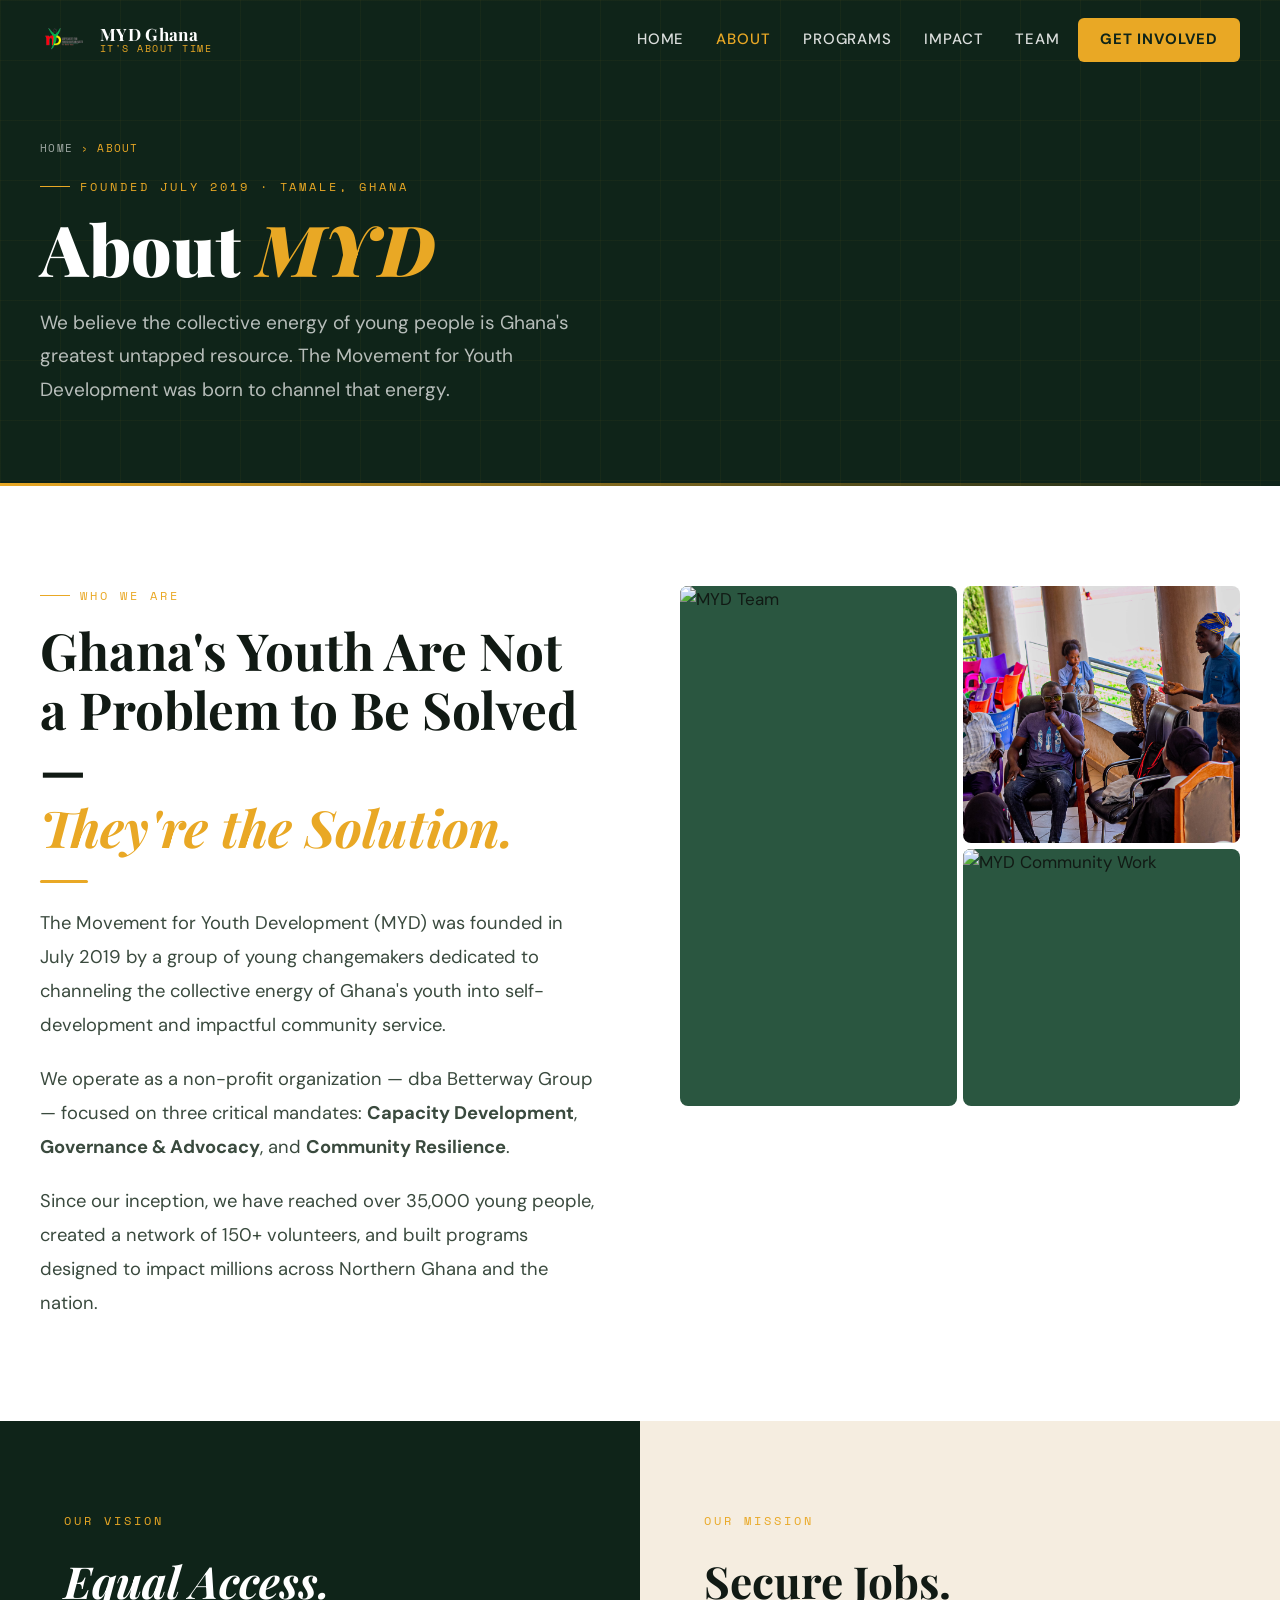
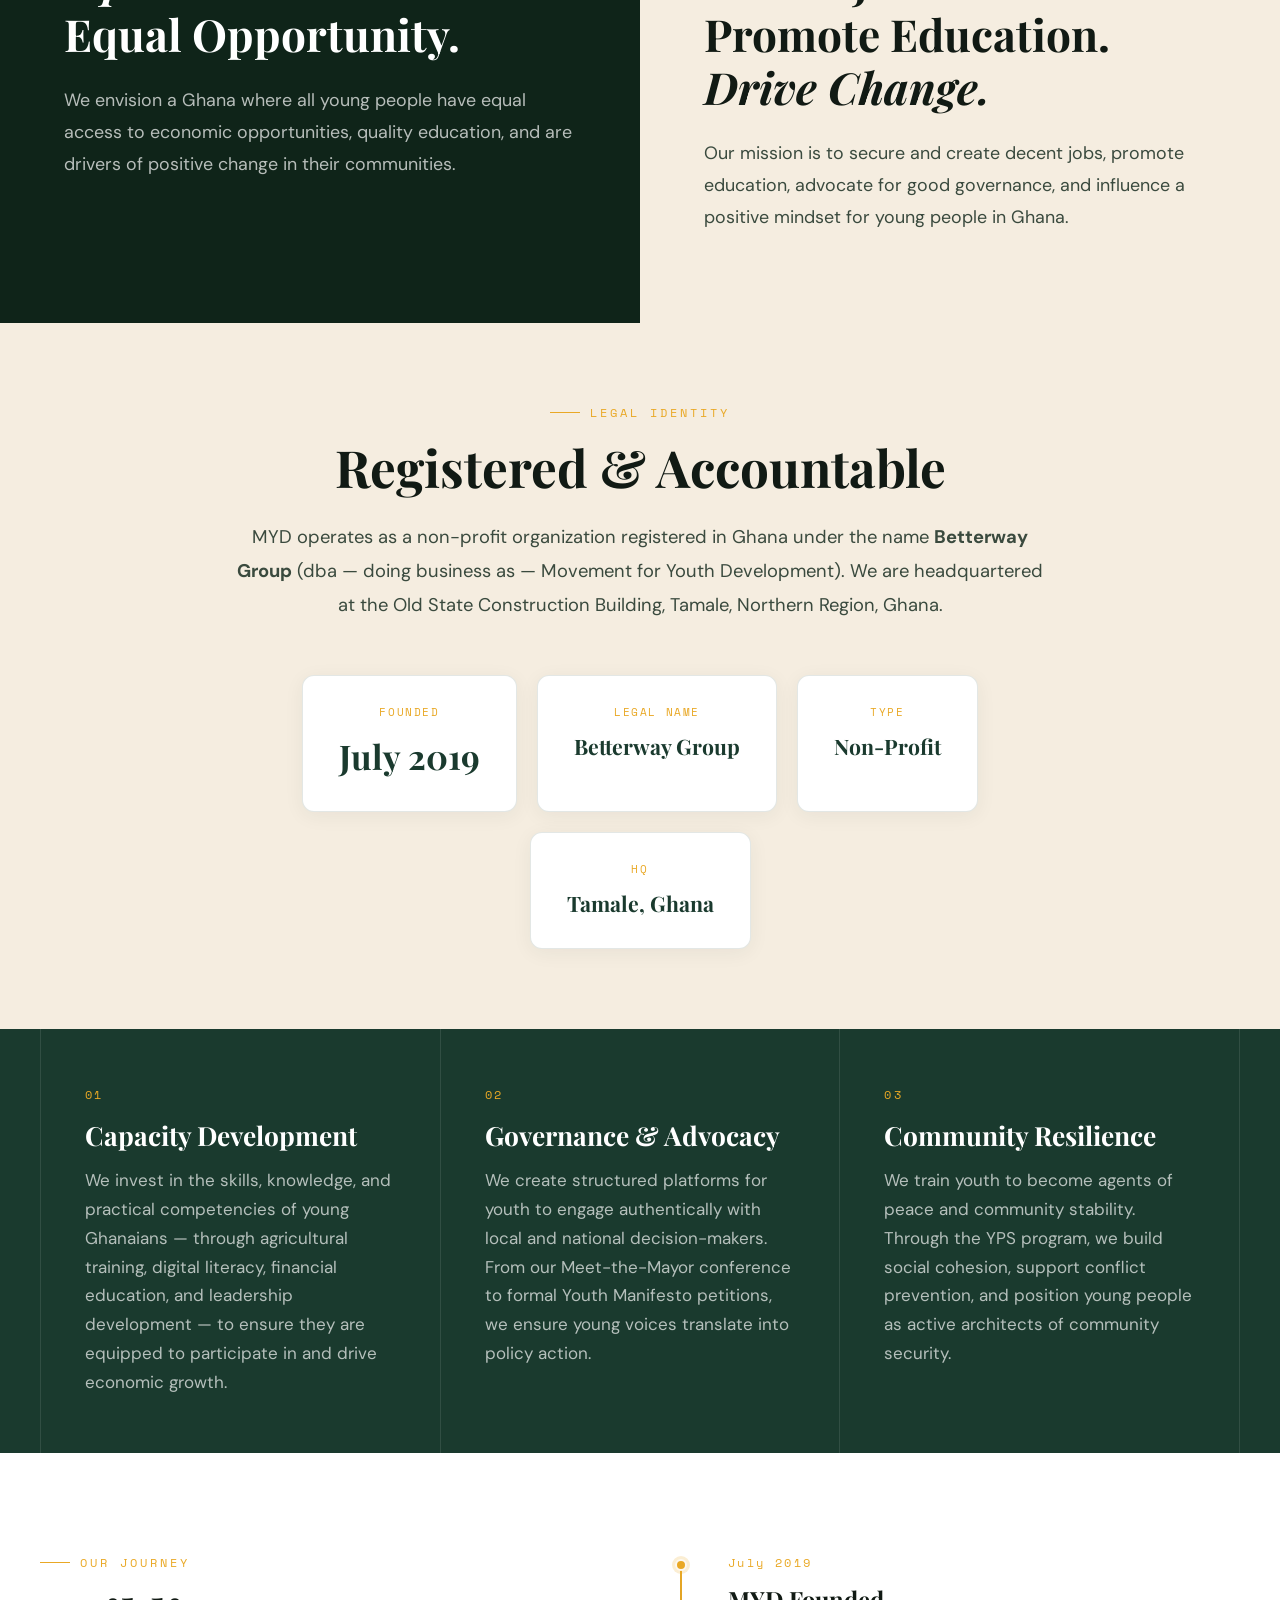
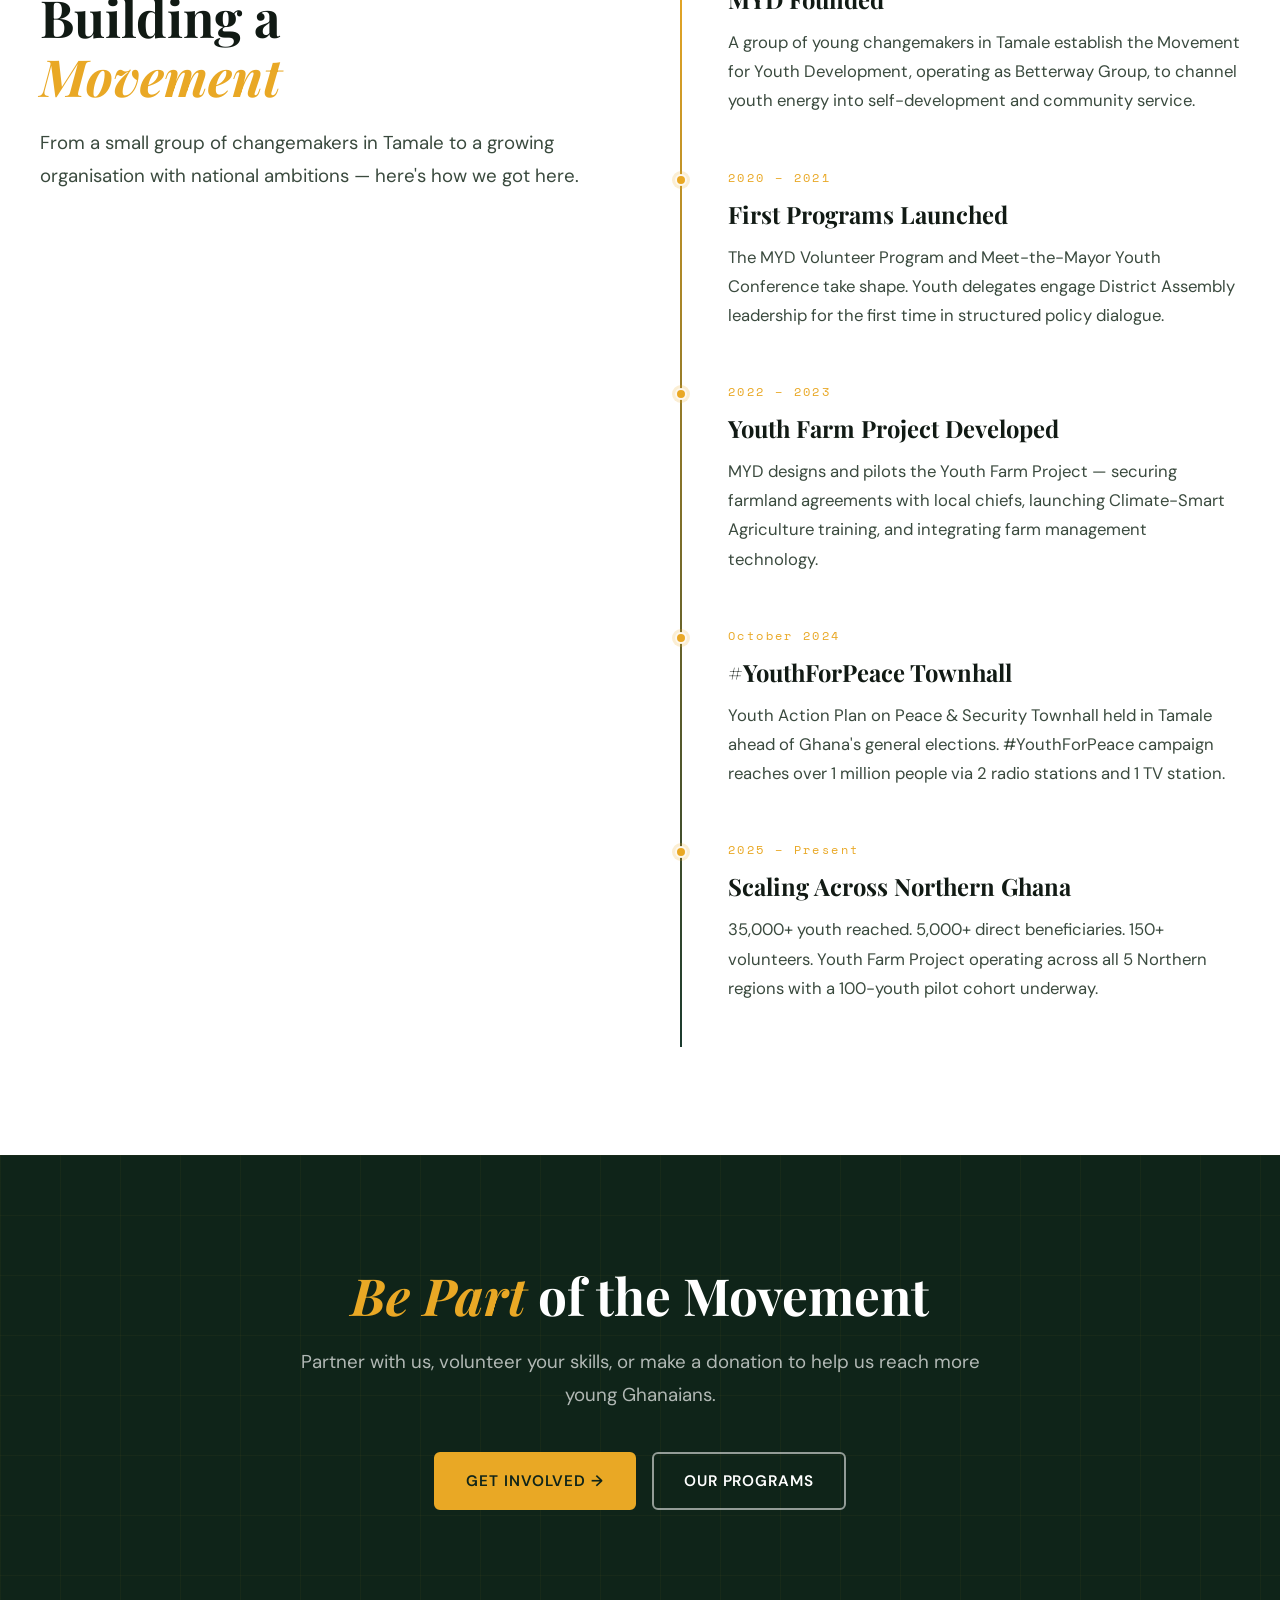
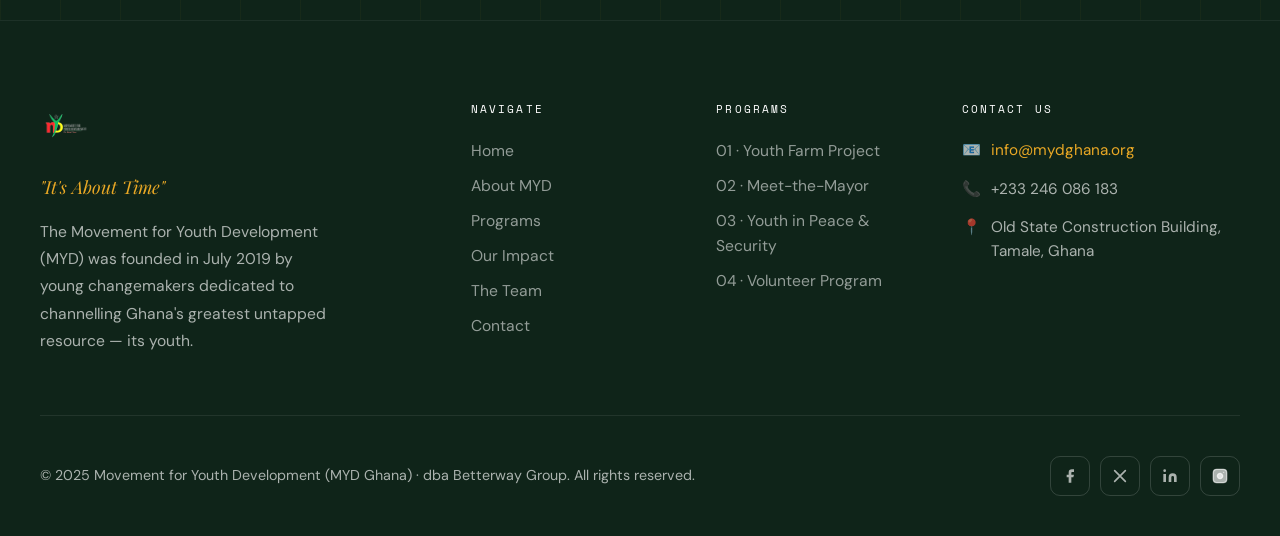
==== about.html @ 625a58aa "Initial commit - MYD Ghana website" ====
<!DOCTYPE html>
<html lang="en">
<head>
  <meta charset="UTF-8" />
  <meta name="viewport" content="width=device-width, initial-scale=1.0" />
  <title>About MYD — Movement for Youth Development Ghana</title>
  <meta name="description" content="MYD Ghana was founded in July 2019 in Tamale. Learn about our history, vision, mission, and three core mandates." />
  <link rel="stylesheet" href="style.css" />
  <link rel="icon" type="image/png" href="assets/images/logo.png" />
  <style>
    /* Fix for logo visibility on about page hero/light sections */
    .about-logo-fix img {
      mix-blend-mode: multiply;
      filter: none;
    }
  </style>
</head>
<body>

<!-- NAV -->
<nav class="nav scrolled" id="mainNav" data-transparent="false">
  <div class="nav__inner">
    <a href="index.html" class="nav__logo">
      <img src="assets/images/logo.png" alt="MYD Ghana Logo" />
      <div class="nav__logo-text">
        <span>MYD Ghana</span>
        <span>It's About Time</span>
      </div>
    </a>
    <div class="nav__links">
      <a href="index.html">Home</a>
      <a href="about.html">About</a>
      <a href="programs.html">Programs</a>
      <a href="impact.html">Impact</a>
      <a href="team.html">Team</a>
      <a href="contact.html" class="nav__cta">Get Involved</a>
    </div>
    <button class="nav__burger" aria-label="Menu">
      <span></span><span></span><span></span>
    </button>
  </div>
</nav>

<div class="nav__mobile">
  <a href="index.html">Home</a>
  <a href="about.html">About</a>
  <a href="programs.html">Programs</a>
  <a href="impact.html">Impact</a>
  <a href="team.html">Team</a>
  <a href="contact.html">Get Involved</a>
</div>

<!-- PAGE HERO -->
<div class="page-hero">
  <div class="page-hero__inner">
    <div class="breadcrumb">
      <a href="index.html">Home</a><span>›</span><span>About</span>
    </div>
    <p class="page-hero__overline">Founded July 2019 · Tamale, Ghana</p>
    <h1 class="page-hero__title">About <em>MYD</em></h1>
    <p class="page-hero__subtitle">We believe the collective energy of young people is Ghana's greatest untapped resource. The Movement for Youth Development was born to channel that energy.</p>
  </div>
</div>

<!-- ============ ABOUT INTRO ============ -->
<div style="background: var(--white); padding: 100px 40px;">
  <div style="max-width: var(--max-w); margin: 0 auto; display: grid; grid-template-columns: 1fr 1fr; gap: 80px; align-items: start;">
    <div>
      <p class="section__overline reveal">Who We Are</p>
      <h2 class="section__title reveal reveal-delay-1">Ghana's Youth Are Not a Problem to Be Solved —<br><em>They're the Solution.</em></h2>
      <div class="divider reveal reveal-delay-1"></div>
      <p style="margin-top: 24px; color: var(--text-mid); line-height: 1.85; font-size: 1.08rem;" class="reveal reveal-delay-2">
        The Movement for Youth Development (MYD) was founded in July 2019 by a group of young changemakers dedicated to channeling the collective energy of Ghana's youth into self-development and impactful community service.
      </p>
      <p style="margin-top: 20px; color: var(--text-mid); line-height: 1.85; font-size: 1.08rem;" class="reveal reveal-delay-3">
        We operate as a non-profit organization — dba Betterway Group — focused on three critical mandates: <strong>Capacity Development</strong>, <strong>Governance &amp; Advocacy</strong>, and <strong>Community Resilience</strong>.
      </p>
      <p style="margin-top: 20px; color: var(--text-mid); line-height: 1.85; font-size: 1.08rem;" class="reveal reveal-delay-3">
        Since our inception, we have reached over 35,000 young people, created a network of 150+ volunteers, and built programs designed to impact millions across Northern Ghana and the nation.
      </p>
    </div>

    <div class="reveal reveal-delay-1">
      <div class="collage">
        <div class="collage__main img-slot">
          <img src="assets/images/about-main.jpg" alt="MYD Team" />
        </div>
        <div class="collage__sub img-slot">
          <img src="assets/images/Youth Photo.JPG" alt="MYD Youth" />
        </div>
        <div class="collage__sub img-slot">
          <img src="assets/images/about-community.jpg" alt="MYD Community Work" />
        </div>
      </div>
    </div>
  </div>
</div>

<!-- ============ VISION / MISSION ============ -->
<div class="vm-split">
  <div class="vm-panel vm-panel--dark">
    <div class="vm-panel__label reveal">Our Vision</div>
    <h2 class="vm-panel__title reveal reveal-delay-1"><em>Equal Access.</em><br>Equal Opportunity.</h2>
    <p class="vm-panel__body reveal reveal-delay-2">
      We envision a Ghana where all young people have equal access to economic opportunities, quality education, and are drivers of positive change in their communities.
    </p>
  </div>
  <div class="vm-panel vm-panel--light">
    <div class="vm-panel__label reveal" style="color: var(--gold);">Our Mission</div>
    <h2 class="vm-panel__title reveal reveal-delay-1">Secure Jobs.<br>Promote Education.<br><em>Drive Change.</em></h2>
    <p class="vm-panel__body reveal reveal-delay-2">
      Our mission is to secure and create decent jobs, promote education, advocate for good governance, and influence a positive mindset for young people in Ghana.
    </p>
  </div>
</div>

<!-- ============ LEGAL IDENTITY ============ -->
<div style="background: var(--cream-dark); padding: 80px 40px;">
  <div style="max-width: 820px; margin: 0 auto; text-align: center;">
    <p class="section__overline reveal" style="justify-content: center;">Legal Identity</p>
    <h2 class="section__title reveal reveal-delay-1" style="text-align: center;">Registered &amp; Accountable</h2>
    <p style="color: var(--text-mid); font-size: 1.08rem; line-height: 1.85; margin-top: 24px;" class="reveal reveal-delay-2">
      MYD operates as a non-profit organization registered in Ghana under the name <strong>Betterway Group</strong> (dba — doing business as — Movement for Youth Development). We are headquartered at the Old State Construction Building, Tamale, Northern Region, Ghana.
    </p>
    <div style="display: flex; gap: 20px; justify-content: center; margin-top: 52px; flex-wrap: wrap;" class="reveal reveal-delay-3">
      <div style="background: var(--white); border: 1px solid var(--border); padding: 28px 36px; border-radius: 12px; text-align: center; box-shadow: 0 4px 20px rgba(26,58,46,0.06);">
        <div style="font-family: var(--font-mono); font-size: 0.62rem; letter-spacing: 0.15em; color: var(--gold); text-transform: uppercase; margin-bottom: 8px;">Founded</div>
        <div style="font-family: var(--font-head); font-size: 2rem; font-weight: 700; color: var(--green);">July 2019</div>
      </div>
      <div style="background: var(--white); border: 1px solid var(--border); padding: 28px 36px; border-radius: 12px; text-align: center; box-shadow: 0 4px 20px rgba(26,58,46,0.06);">
        <div style="font-family: var(--font-mono); font-size: 0.62rem; letter-spacing: 0.15em; color: var(--gold); text-transform: uppercase; margin-bottom: 8px;">Legal Name</div>
        <div style="font-family: var(--font-head); font-size: 1.25rem; font-weight: 700; color: var(--green);">Betterway Group</div>
      </div>
      <div style="background: var(--white); border: 1px solid var(--border); padding: 28px 36px; border-radius: 12px; text-align: center; box-shadow: 0 4px 20px rgba(26,58,46,0.06);">
        <div style="font-family: var(--font-mono); font-size: 0.62rem; letter-spacing: 0.15em; color: var(--gold); text-transform: uppercase; margin-bottom: 8px;">Type</div>
        <div style="font-family: var(--font-head); font-size: 1.25rem; font-weight: 700; color: var(--green);">Non-Profit</div>
      </div>
      <div style="background: var(--white); border: 1px solid var(--border); padding: 28px 36px; border-radius: 12px; text-align: center; box-shadow: 0 4px 20px rgba(26,58,46,0.06);">
        <div style="font-family: var(--font-mono); font-size: 0.62rem; letter-spacing: 0.15em; color: var(--gold); text-transform: uppercase; margin-bottom: 8px;">HQ</div>
        <div style="font-family: var(--font-head); font-size: 1.25rem; font-weight: 700; color: var(--green);">Tamale, Ghana</div>
      </div>
    </div>
  </div>
</div>

<!-- ============ THREE MANDATES ============ -->
<div class="mandates-strip" style="padding: 0 40px;">
  <div class="mandates-strip__inner">
    <div class="mandate-item reveal">
      <div class="mandate-item__num">01</div>
      <div class="mandate-item__title">Capacity Development</div>
      <div class="mandate-item__body">We invest in the skills, knowledge, and practical competencies of young Ghanaians — through agricultural training, digital literacy, financial education, and leadership development — to ensure they are equipped to participate in and drive economic growth.</div>
    </div>
    <div class="mandate-item reveal reveal-delay-1">
      <div class="mandate-item__num">02</div>
      <div class="mandate-item__title">Governance &amp; Advocacy</div>
      <div class="mandate-item__body">We create structured platforms for youth to engage authentically with local and national decision-makers. From our Meet-the-Mayor conference to formal Youth Manifesto petitions, we ensure young voices translate into policy action.</div>
    </div>
    <div class="mandate-item reveal reveal-delay-2">
      <div class="mandate-item__num">03</div>
      <div class="mandate-item__title">Community Resilience</div>
      <div class="mandate-item__body">We train youth to become agents of peace and community stability. Through the YPS program, we build social cohesion, support conflict prevention, and position young people as active architects of community security.</div>
    </div>
  </div>
</div>

<!-- ============ HISTORY TIMELINE ============ -->
<div style="background: var(--white); padding: 100px 40px;">
  <div style="max-width: var(--max-w); margin: 0 auto; display: grid; grid-template-columns: 1fr 1fr; gap: 80px;">
    <div>
      <p class="section__overline reveal">Our Journey</p>
      <h2 class="section__title reveal reveal-delay-1">Building a<br><em>Movement</em></h2>
      <p class="section__body reveal reveal-delay-2">From a small group of changemakers in Tamale to a growing organisation with national ambitions — here's how we got here.</p>
    </div>
    <div class="timeline reveal reveal-delay-1">
      <div class="timeline-item">
        <div class="timeline-item__year">July 2019</div>
        <div class="timeline-item__title">MYD Founded</div>
        <div class="timeline-item__body">A group of young changemakers in Tamale establish the Movement for Youth Development, operating as Betterway Group, to channel youth energy into self-development and community service.</div>
      </div>
      <div class="timeline-item">
        <div class="timeline-item__year">2020 – 2021</div>
        <div class="timeline-item__title">First Programs Launched</div>
        <div class="timeline-item__body">The MYD Volunteer Program and Meet-the-Mayor Youth Conference take shape. Youth delegates engage District Assembly leadership for the first time in structured policy dialogue.</div>
      </div>
      <div class="timeline-item">
        <div class="timeline-item__year">2022 – 2023</div>
        <div class="timeline-item__title">Youth Farm Project Developed</div>
        <div class="timeline-item__body">MYD designs and pilots the Youth Farm Project — securing farmland agreements with local chiefs, launching Climate-Smart Agriculture training, and integrating farm management technology.</div>
      </div>
      <div class="timeline-item">
        <div class="timeline-item__year">October 2024</div>
        <div class="timeline-item__title">#YouthForPeace Townhall</div>
        <div class="timeline-item__body">Youth Action Plan on Peace &amp; Security Townhall held in Tamale ahead of Ghana's general elections. #YouthForPeace campaign reaches over 1 million people via 2 radio stations and 1 TV station.</div>
      </div>
      <div class="timeline-item">
        <div class="timeline-item__year">2025 – Present</div>
        <div class="timeline-item__title">Scaling Across Northern Ghana</div>
        <div class="timeline-item__body">35,000+ youth reached. 5,000+ direct beneficiaries. 150+ volunteers. Youth Farm Project operating across all 5 Northern regions with a 100-youth pilot cohort underway.</div>
      </div>
    </div>
  </div>
</div>

<!-- CTA -->
<div class="cta-section">
  <div class="cta-section__inner">
    <h2 class="cta-section__title reveal"><em>Be Part</em> of the Movement</h2>
    <p class="cta-section__body reveal reveal-delay-1">Partner with us, volunteer your skills, or make a donation to help us reach more young Ghanaians.</p>
    <div class="cta-section__actions reveal reveal-delay-2">
      <a href="contact.html" class="btn btn--primary">Get Involved →</a>
      <a href="programs.html" class="btn btn--outline">Our Programs</a>
    </div>
  </div>
</div>

<!-- FOOTER -->
<footer class="footer">
  <div class="footer__inner">
    <div class="footer__top">
      <div>
        <img src="assets/images/logo.png" alt="MYD Ghana" class="footer__brand-logo" />
        <p class="footer__brand-tagline">"It's About Time"</p>
        <p class="footer__brand-body">The Movement for Youth Development (MYD) was founded in July 2019 by young changemakers dedicated to channelling Ghana's greatest untapped resource — its youth.</p>
      </div>
      <div>
        <p class="footer__col-title">Navigate</p>
        <div class="footer__links">
          <a href="index.html">Home</a>
          <a href="about.html">About MYD</a>
          <a href="programs.html">Programs</a>
          <a href="impact.html">Our Impact</a>
          <a href="team.html">The Team</a>
          <a href="contact.html">Contact</a>
        </div>
      </div>
      <div>
        <p class="footer__col-title">Programs</p>
        <div class="footer__links">
          <a href="programs.html#yfp">01 · Youth Farm Project</a>
          <a href="programs.html#mtm">02 · Meet-the-Mayor</a>
          <a href="programs.html#yps">03 · Youth in Peace &amp; Security</a>
          <a href="programs.html#volunteers">04 · Volunteer Program</a>
        </div>
      </div>
      <div>
        <p class="footer__col-title">Contact Us</p>
        <div class="footer__contact-item">
          <span>📧</span>
          <span><a href="mailto:info@mydghana.org" style="color: var(--gold);">info@mydghana.org</a></span>
        </div>
        <div class="footer__contact-item">
          <span>📞</span>
          <span><a href="tel:+233246086183" style="color: rgba(255,255,255,0.65);">+233 246 086 183</a></span>
        </div>
        <div class="footer__contact-item">
          <span>📍</span>
          <span>Old State Construction Building, Tamale, Ghana</span>
        </div>
      </div>
    </div>
    <div class="footer__bottom">
      <p class="footer__copy">© 2025 Movement for Youth Development (MYD Ghana) · dba Betterway Group. All rights reserved.</p>
      <div class="footer__social">
        <a href="https://facebook.com/mydghana" target="_blank" title="Facebook">
          <svg viewBox="0 0 24 24"><path d="M18 2h-3a5 5 0 00-5 5v3H7v4h3v8h4v-8h3l1-4h-4V7a1 1 0 011-1h3z"/></svg>
        </a>
        <a href="https://twitter.com/mydghana" target="_blank" title="Twitter / X">
          <svg viewBox="0 0 24 24" fill="none" stroke="currentColor" stroke-width="2.5" stroke-linecap="round"><path d="M4 4l16 16M4 20L20 4"/></svg>
        </a>
        <a href="https://linkedin.com/company/mydghana" target="_blank" title="LinkedIn">
          <svg viewBox="0 0 24 24" fill="currentColor"><path d="M16 8a6 6 0 016 6v7h-4v-7a2 2 0 00-2-2 2 2 0 00-2 2v7h-4v-7a6 6 0 016-6zM2 9h4v12H2z"/><circle cx="4" cy="4" r="2"/></svg>
        </a>
        <a href="https://instagram.com/mydghana" target="_blank" title="Instagram">
          <svg viewBox="0 0 24 24" fill="none" stroke="currentColor" stroke-width="2" stroke-linecap="round" stroke-linejoin="round"><rect x="2" y="2" width="20" height="20" rx="5" ry="5"/><path d="M16 11.37A4 4 0 1112.63 8 4 4 0 0116 11.37z"/><line x1="17.5" y1="6.5" x2="17.51" y2="6.5"/></svg>
        </a>
      </div>
    </div>
  </div>
</footer>

<script src="main.js"></script>
</body>
</html>
---- style.css ----
/* ============================================
   MYD Ghana — style.css  v2
   Brand: Deep Forest Green + Warm Gold + Cream
   ============================================ */

@import url('https://fonts.googleapis.com/css2?family=Playfair+Display:ital,wght@0,400;0,600;0,700;0,900;1,400;1,700&family=DM+Sans:opsz,wght@9..40,300;9..40,400;9..40,500;9..40,600&family=Space+Mono:wght@400;700&display=swap');

/* ---- CSS Variables ---- */
:root {
  --green:       #1a3a2e;
  --green-dark:  #0f2419;
  --green-mid:   #2a5640;
  --gold:        #e9a825;
  --gold-light:  #f5c842;
  --gold-pale:   #fdf0c8;
  --cream:       #fdf8f0;
  --cream-dark:  #f5ede0;
  --white:       #ffffff;
  --text-dark:   #111a14;
  --text-mid:    #3a4a3e;
  --text-light:  #6b7a6e;
  --border:      rgba(26,58,46,0.12);

  --font-head:   'Playfair Display', Georgia, serif;
  --font-body:   'DM Sans', sans-serif;
  --font-mono:   'Space Mono', monospace;

  --max-w:       1280px;
  --nav-h:       80px;
  --radius:      6px;
  --transition:  0.4s cubic-bezier(0.25, 0.46, 0.45, 0.94);
}

/* ---- Reset ---- */
*, *::before, *::after { box-sizing: border-box; margin: 0; padding: 0; }
html { scroll-behavior: smooth; font-size: 17px; }
body {
  font-family: var(--font-body);
  color: var(--text-dark);
  background: var(--cream);
  line-height: 1.6;
  overflow-x: hidden;
}
img { max-width: 100%; display: block; }
a { color: inherit; text-decoration: none; }
ul { list-style: none; }

/* ============================================
   NAVIGATION
   ============================================ */
.nav {
  position: fixed;
  top: 0; left: 0; right: 0;
  z-index: 1000;
  height: var(--nav-h);
  display: flex;
  align-items: center;
  padding: 0 40px;
  transition: background var(--transition), box-shadow var(--transition), backdrop-filter var(--transition);
}

.nav.transparent {
  background: transparent;
  backdrop-filter: none;
}
.nav.scrolled {
  background: rgba(15, 36, 25, 0.92);
  backdrop-filter: blur(20px);
  -webkit-backdrop-filter: blur(20px);
  box-shadow: 0 2px 32px rgba(0,0,0,0.35);
}

.nav__inner {
  max-width: var(--max-w);
  width: 100%;
  margin: 0 auto;
  display: flex;
  align-items: center;
  justify-content: space-between;
}

.nav__logo {
  display: flex;
  align-items: center;
  gap: 12px;
}

.nav__logo img {
  height: 48px;
  width: auto;
  mix-blend-mode: screen;
  filter: brightness(1.4) contrast(1.1);
}

.nav__logo-text {
  display: flex;
  flex-direction: column;
  line-height: 1.1;
}

.nav__logo-text span:first-child {
  font-family: var(--font-head);
  font-weight: 700;
  font-size: 1rem;
  color: var(--white);
  letter-spacing: 0.02em;
}

.nav__logo-text span:last-child {
  font-family: var(--font-mono);
  font-size: 0.58rem;
  color: var(--gold);
  letter-spacing: 0.15em;
  text-transform: uppercase;
}

.nav__links {
  display: flex;
  align-items: center;
  gap: 4px;
}

.nav__links a {
  font-family: var(--font-body);
  font-size: 0.88rem;
  font-weight: 500;
  color: rgba(255,255,255,0.85);
  padding: 8px 14px;
  letter-spacing: 0.06em;
  text-transform: uppercase;
  transition: color 0.2s;
  position: relative;
  border-radius: 4px;
}

.nav__links a::after {
  content: '';
  position: absolute;
  bottom: 4px; left: 14px; right: 14px;
  height: 1px;
  background: var(--gold);
  transform: scaleX(0);
  transform-origin: left;
  transition: transform 0.3s;
}

.nav__links a:hover { color: var(--gold); }
.nav__links a:hover::after { transform: scaleX(1); }
.nav__links a.active { color: var(--gold); }

.nav__cta {
  background: var(--gold) !important;
  color: var(--green-dark) !important;
  padding: 10px 22px !important;
  font-weight: 700 !important;
  border-radius: var(--radius) !important;
  transition: background 0.2s, transform 0.2s, box-shadow 0.2s !important;
  letter-spacing: 0.05em !important;
}
.nav__cta:hover {
  background: var(--gold-light) !important;
  transform: translateY(-1px) !important;
  box-shadow: 0 6px 20px rgba(233,168,37,0.4) !important;
}
.nav__cta::after { display: none !important; }

/* Hamburger */
.nav__burger {
  display: none;
  flex-direction: column;
  gap: 5px;
  cursor: pointer;
  padding: 8px;
  background: none;
  border: none;
}
.nav__burger span {
  display: block;
  width: 26px;
  height: 2px;
  background: var(--white);
  transition: var(--transition);
  border-radius: 2px;
}
.nav__burger.open span:nth-child(1) { transform: translateY(7px) rotate(45deg); }
.nav__burger.open span:nth-child(2) { opacity: 0; }
.nav__burger.open span:nth-child(3) { transform: translateY(-7px) rotate(-45deg); }

/* Mobile menu */
.nav__mobile {
  display: none;
  position: fixed;
  inset: 0;
  background: var(--green-dark);
  z-index: 999;
  flex-direction: column;
  align-items: center;
  justify-content: center;
  gap: 32px;
  padding-top: var(--nav-h);
}
.nav__mobile.open { display: flex; }
.nav__mobile a {
  font-family: var(--font-head);
  font-size: 2.2rem;
  font-weight: 700;
  color: var(--white);
  transition: color 0.2s;
}
.nav__mobile a:hover { color: var(--gold); }

/* ============================================
   HERO — Full bleed
   ============================================ */
.hero {
  position: relative;
  min-height: 100vh;
  display: flex;
  align-items: flex-end;
  padding-bottom: 100px;
  overflow: hidden;
  background: var(--green-dark);
}

.hero__bg {
  position: absolute;
  inset: 0;
  background: linear-gradient(
    135deg,
    rgba(15,36,25,0.95) 0%,
    rgba(26,58,46,0.75) 50%,
    rgba(15,36,25,0.85) 100%
  );
  z-index: 1;
}

.hero__bg::before {
  content: '';
  position: absolute;
  inset: 0;
  background-image:
    linear-gradient(rgba(233,168,37,0.05) 1px, transparent 1px),
    linear-gradient(90deg, rgba(233,168,37,0.05) 1px, transparent 1px);
  background-size: 60px 60px;
}

.hero__img {
  position: absolute;
  inset: 0;
  object-fit: cover;
  width: 100%; height: 100%;
  opacity: 0.45;
  z-index: 0;
}

.hero__content {
  position: relative;
  z-index: 2;
  max-width: var(--max-w);
  width: 100%;
  margin: 0 auto;
  padding: 0 40px;
}

.hero__overline {
  font-family: var(--font-mono);
  font-size: 0.75rem;
  letter-spacing: 0.25em;
  text-transform: uppercase;
  color: var(--gold);
  margin-bottom: 24px;
  display: flex;
  align-items: center;
  gap: 12px;
}
.hero__overline::before {
  content: '';
  display: block;
  width: 40px;
  height: 1px;
  background: var(--gold);
}

.hero__title {
  font-family: var(--font-head);
  font-size: clamp(3.2rem, 7.5vw, 7rem);
  font-weight: 900;
  line-height: 1.0;
  color: var(--white);
  max-width: 14ch;
  margin-bottom: 32px;
}

.hero__title em {
  font-style: italic;
  color: var(--gold);
}

.hero__body {
  font-size: 1.2rem;
  color: rgba(255,255,255,0.8);
  max-width: 560px;
  line-height: 1.75;
  margin-bottom: 48px;
}

.hero__actions {
  display: flex;
  gap: 16px;
  flex-wrap: wrap;
}

.hero__stats {
  position: absolute;
  right: 40px;
  bottom: 80px;
  display: flex;
  flex-direction: column;
  gap: 32px;
  z-index: 2;
}

.hero__stat { text-align: right; }
.hero__stat-num {
  font-family: var(--font-head);
  font-size: 2.6rem;
  font-weight: 700;
  color: var(--gold);
  line-height: 1;
}
.hero__stat-label {
  font-family: var(--font-mono);
  font-size: 0.62rem;
  letter-spacing: 0.15em;
  text-transform: uppercase;
  color: rgba(255,255,255,0.55);
  margin-top: 4px;
}

/* ============================================
   BUTTONS
   ============================================ */
.btn {
  display: inline-flex;
  align-items: center;
  gap: 10px;
  padding: 15px 30px;
  font-family: var(--font-body);
  font-size: 0.9rem;
  font-weight: 600;
  letter-spacing: 0.06em;
  text-transform: uppercase;
  border-radius: var(--radius);
  cursor: pointer;
  transition: all 0.25s;
  border: 2px solid transparent;
  white-space: nowrap;
}

.btn--primary {
  background: var(--gold);
  color: var(--green-dark);
  border-color: var(--gold);
}
.btn--primary:hover {
  background: var(--gold-light);
  border-color: var(--gold-light);
  transform: translateY(-2px);
  box-shadow: 0 10px 28px rgba(233,168,37,0.4);
}

.btn--outline {
  background: transparent;
  color: var(--white);
  border-color: rgba(255,255,255,0.55);
}
.btn--outline:hover {
  border-color: var(--white);
  background: rgba(255,255,255,0.1);
}

.btn--green {
  background: var(--green);
  color: var(--white);
  border-color: var(--green);
}
.btn--green:hover {
  background: var(--green-mid);
  border-color: var(--green-mid);
  transform: translateY(-2px);
  box-shadow: 0 8px 24px rgba(26,58,46,0.3);
}

.btn--outline-dark {
  background: transparent;
  color: var(--green);
  border-color: var(--green);
}
.btn--outline-dark:hover {
  background: var(--green);
  color: var(--white);
}

.btn svg {
  width: 16px; height: 16px;
  transition: transform 0.2s;
}
.btn:hover svg { transform: translateX(3px); }

/* ============================================
   SECTION UTILITIES
   ============================================ */
.section {
  padding: 100px 40px;
  max-width: var(--max-w);
  margin: 0 auto;
}

.section__header { margin-bottom: 64px; }

.section__header--center {
  text-align: center;
  max-width: 700px;
  margin: 0 auto 64px;
}

.section__overline {
  font-family: var(--font-mono);
  font-size: 0.7rem;
  letter-spacing: 0.25em;
  text-transform: uppercase;
  color: var(--gold);
  margin-bottom: 16px;
  display: flex;
  align-items: center;
  gap: 10px;
}
.section__overline::before {
  content: '';
  display: inline-block;
  width: 30px;
  height: 1px;
  background: var(--gold);
}

.section__title {
  font-family: var(--font-head);
  font-size: clamp(2.2rem, 4vw, 3.4rem);
  font-weight: 700;
  line-height: 1.15;
  color: var(--text-dark);
}

.section__title em {
  font-style: italic;
  color: var(--gold);
}

.section__body {
  margin-top: 20px;
  font-size: 1.1rem;
  color: var(--text-mid);
  max-width: 600px;
  line-height: 1.8;
}

.divider {
  width: 48px;
  height: 3px;
  background: var(--gold);
  margin: 24px 0;
  border-radius: 2px;
}

/* ============================================
   MANDATES STRIP
   ============================================ */
.mandates-strip {
  background: var(--green);
  color: var(--white);
  padding: 0 40px;
}

.mandates-strip__inner {
  max-width: var(--max-w);
  margin: 0 auto;
  display: grid;
  grid-template-columns: repeat(3, 1fr);
  border-left: 1px solid rgba(255,255,255,0.1);
}

.mandate-item {
  padding: 56px 44px;
  border-right: 1px solid rgba(255,255,255,0.1);
  transition: background 0.3s;
  position: relative;
}
.mandate-item::before {
  content: '';
  position: absolute;
  bottom: 0; left: 0;
  width: 0; height: 3px;
  background: var(--gold);
  transition: width 0.4s;
}
.mandate-item:hover { background: var(--green-mid); }
.mandate-item:hover::before { width: 100%; }

.mandate-item__num {
  font-family: var(--font-mono);
  font-size: 0.7rem;
  letter-spacing: 0.2em;
  color: var(--gold);
  margin-bottom: 16px;
}

.mandate-item__title {
  font-family: var(--font-head);
  font-size: 1.55rem;
  font-weight: 700;
  margin-bottom: 14px;
  line-height: 1.2;
}

.mandate-item__body {
  font-size: 1rem;
  color: rgba(255,255,255,0.68);
  line-height: 1.7;
}

/* ============================================
   PROGRAMS GRID — Modern Cards
   ============================================ */
.programs-grid {
  display: grid;
  grid-template-columns: repeat(2, 1fr);
  gap: 20px;
}

.program-card {
  background: var(--white);
  padding: 52px 48px;
  position: relative;
  overflow: hidden;
  transition: transform 0.3s, box-shadow 0.3s;
  cursor: pointer;
  border-radius: 12px;
  border: 1px solid var(--border);
}

.program-card::before {
  content: '';
  position: absolute;
  left: 0; top: 0;
  width: 0; height: 4px;
  background: linear-gradient(90deg, var(--gold), var(--gold-light));
  transition: width 0.4s;
  border-radius: 12px 12px 0 0;
}

.program-card:hover::before { width: 100%; }
.program-card:hover {
  transform: translateY(-6px);
  box-shadow: 0 24px 60px rgba(26,58,46,0.15);
}

.program-card__num {
  font-family: var(--font-mono);
  font-size: 0.65rem;
  letter-spacing: 0.2em;
  color: rgba(26,58,46,0.25);
  margin-bottom: 6px;
}

.program-card__tag {
  font-family: var(--font-mono);
  font-size: 0.62rem;
  letter-spacing: 0.18em;
  text-transform: uppercase;
  color: var(--gold);
  background: var(--gold-pale);
  display: inline-block;
  padding: 5px 12px;
  margin-bottom: 20px;
  border-radius: 4px;
}

.program-card__title {
  font-family: var(--font-head);
  font-size: 1.65rem;
  font-weight: 700;
  margin-bottom: 16px;
  line-height: 1.2;
  color: var(--text-dark);
}

.program-card__body {
  font-size: 1rem;
  color: var(--text-mid);
  line-height: 1.75;
  margin-bottom: 28px;
}

.program-card__stat {
  font-family: var(--font-head);
  font-size: 2.2rem;
  font-weight: 700;
  color: var(--green);
}

.program-card__stat-label {
  font-size: 0.85rem;
  color: var(--text-light);
  margin-top: 2px;
}

.program-card__link {
  display: inline-flex;
  align-items: center;
  gap: 8px;
  font-size: 0.82rem;
  font-weight: 600;
  letter-spacing: 0.1em;
  text-transform: uppercase;
  color: var(--green);
  margin-top: 24px;
  transition: gap 0.2s, color 0.2s;
}
.program-card__link:hover { gap: 14px; color: var(--gold); }

/* ============================================
   IMPACT NUMBERS
   ============================================ */
.impact-bar {
  background: var(--green-dark);
  padding: 80px 40px;
}

.impact-bar__inner {
  max-width: var(--max-w);
  margin: 0 auto;
  display: grid;
  grid-template-columns: repeat(5, 1fr);
  gap: 0;
  border: 1px solid rgba(255,255,255,0.08);
  border-radius: 12px;
  overflow: hidden;
}

.impact-num {
  padding: 52px 32px;
  border-right: 1px solid rgba(255,255,255,0.08);
  text-align: center;
  transition: background 0.3s;
}
.impact-num:last-child { border-right: none; }
.impact-num:hover { background: rgba(255,255,255,0.05); }

.impact-num__value {
  font-family: var(--font-head);
  font-size: clamp(2.2rem, 3.5vw, 3.2rem);
  font-weight: 900;
  color: var(--gold);
  line-height: 1;
  margin-bottom: 10px;
}

.impact-num__label {
  font-family: var(--font-mono);
  font-size: 0.62rem;
  letter-spacing: 0.15em;
  text-transform: uppercase;
  color: rgba(255,255,255,0.5);
}

/* ============================================
   PHOTO COLLAGE
   ============================================ */
.collage {
  display: grid;
  grid-template-columns: 1fr 1fr;
  grid-template-rows: auto auto;
  gap: 6px;
}

.collage__main {
  grid-row: span 2;
  min-height: 520px;
}

.collage__sub { min-height: 256px; }

.img-slot {
  position: relative;
  overflow: hidden;
  background: var(--green-mid);
  display: flex;
  align-items: center;
  justify-content: center;
  border-radius: 8px;
}

.img-slot img {
  width: 100%; height: 100%;
  object-fit: cover;
  transition: transform 0.6s;
}
.img-slot:hover img { transform: scale(1.04); }

/* ============================================
   VISION / MISSION SPLIT
   ============================================ */
.vm-split {
  display: grid;
  grid-template-columns: 1fr 1fr;
}

.vm-panel { padding: 90px 64px; }
.vm-panel--dark {
  background: var(--green-dark);
  color: var(--white);
}
.vm-panel--light { background: var(--cream-dark); }

.vm-panel__label {
  font-family: var(--font-mono);
  font-size: 0.7rem;
  letter-spacing: 0.25em;
  text-transform: uppercase;
  color: var(--gold);
  margin-bottom: 24px;
}

.vm-panel__title {
  font-family: var(--font-head);
  font-size: 2.6rem;
  font-weight: 700;
  line-height: 1.2;
  margin-bottom: 24px;
}
.vm-panel--light .vm-panel__title { color: var(--text-dark); }
.vm-panel--dark .vm-panel__title { color: var(--white); }

.vm-panel__body {
  font-size: 1.05rem;
  line-height: 1.8;
}
.vm-panel--light .vm-panel__body { color: var(--text-mid); }
.vm-panel--dark .vm-panel__body { color: rgba(255,255,255,0.7); }

/* ============================================
   TEAM PAGE — Modern Cards
   ============================================ */
.team-grid {
  display: grid;
  grid-template-columns: repeat(3, 1fr);
  gap: 20px;
}

.team-card {
  background: var(--white);
  overflow: hidden;
  position: relative;
  border-radius: 12px;
  border: 1px solid var(--border);
  transition: transform 0.3s, box-shadow 0.3s;
}
.team-card:hover {
  transform: translateY(-6px);
  box-shadow: 0 24px 60px rgba(26,58,46,0.12);
}

.team-card__photo {
  width: 100%;
  aspect-ratio: 4/5;
  background: var(--green-mid);
  overflow: hidden;
  position: relative;
}

.team-card__photo img {
  width: 100%; height: 100%;
  object-fit: cover;
  object-position: top;
  transition: transform 0.5s;
}
.team-card:hover .team-card__photo img { transform: scale(1.05); }

.team-card__photo-placeholder {
  width: 100%;
  height: 100%;
  background: linear-gradient(160deg, var(--green) 0%, var(--green-mid) 100%);
  display: flex;
  align-items: center;
  justify-content: center;
  font-family: var(--font-head);
  font-size: 3.5rem;
  font-weight: 700;
  color: rgba(255,255,255,0.25);
}

.team-card__info {
  padding: 28px 32px;
  border-top: 3px solid transparent;
  transition: border-color 0.3s;
}
.team-card:hover .team-card__info { border-top-color: var(--gold); }

.team-card__role {
  font-family: var(--font-mono);
  font-size: 0.62rem;
  letter-spacing: 0.18em;
  text-transform: uppercase;
  color: var(--gold);
  margin-bottom: 8px;
}

.team-card__name {
  font-family: var(--font-head);
  font-size: 1.35rem;
  font-weight: 700;
  color: var(--text-dark);
  margin-bottom: 8px;
}

.team-card__dept {
  font-size: 0.88rem;
  color: var(--text-light);
  margin-bottom: 16px;
}

.team-card__reports {
  font-size: 0.82rem;
  color: var(--text-light);
  padding-top: 12px;
  border-top: 1px solid var(--border);
}

/* Open role card */
.team-card--open { background: var(--cream-dark); }
.team-card--open .team-card__photo {
  background: var(--cream-dark);
  border: 2px dashed rgba(26,58,46,0.2);
  display: flex;
  align-items: center;
  justify-content: center;
}
.team-card--open .open-role-icon {
  font-family: var(--font-head);
  font-size: 5rem;
  color: rgba(26,58,46,0.15);
  font-weight: 900;
}

/* ============================================
   IMPACT PAGE
   ============================================ */
.impact-grid {
  display: grid;
  grid-template-columns: repeat(2, 1fr);
  gap: 20px;
}

.impact-card {
  background: var(--white);
  padding: 52px 48px;
  position: relative;
  overflow: hidden;
  border-radius: 12px;
  border: 1px solid var(--border);
  transition: transform 0.3s, box-shadow 0.3s;
}
.impact-card:hover {
  transform: translateY(-4px);
  box-shadow: 0 20px 50px rgba(26,58,46,0.1);
}

.impact-card::after {
  content: '';
  position: absolute;
  right: -20px; bottom: -20px;
  width: 100px; height: 100px;
  border-radius: 50%;
  background: var(--gold-pale);
  opacity: 0.5;
}

.impact-card__num {
  font-family: var(--font-head);
  font-size: clamp(2.8rem, 5vw, 4.2rem);
  font-weight: 900;
  color: var(--green);
  line-height: 1;
  margin-bottom: 8px;
}

.impact-card__label {
  font-family: var(--font-mono);
  font-size: 0.68rem;
  letter-spacing: 0.18em;
  text-transform: uppercase;
  color: var(--gold);
  margin-bottom: 16px;
}

.impact-card__desc {
  font-size: 0.98rem;
  color: var(--text-mid);
  line-height: 1.7;
}

/* ============================================
   CONTACT PAGE
   ============================================ */
.contact-layout {
  display: grid;
  grid-template-columns: 1fr 1.4fr;
  gap: 80px;
  align-items: start;
}

.contact-info__item {
  display: flex;
  gap: 16px;
  margin-bottom: 32px;
  align-items: flex-start;
}

.contact-info__icon {
  width: 48px; height: 48px;
  background: var(--gold-pale);
  border-radius: 10px;
  display: flex;
  align-items: center;
  justify-content: center;
  flex-shrink: 0;
  font-size: 1.2rem;
}

.contact-info__label {
  font-family: var(--font-mono);
  font-size: 0.62rem;
  letter-spacing: 0.15em;
  text-transform: uppercase;
  color: var(--gold);
  margin-bottom: 6px;
}

.contact-info__value {
  font-size: 1rem;
  color: var(--text-mid);
  line-height: 1.5;
}
.contact-info__value a { color: var(--green); font-weight: 600; }
.contact-info__value a:hover { color: var(--gold); }

/* Form */
.contact-form {
  display: flex;
  flex-direction: column;
  gap: 20px;
}

.form-group {
  display: flex;
  flex-direction: column;
  gap: 8px;
}

.form-label {
  font-family: var(--font-mono);
  font-size: 0.62rem;
  letter-spacing: 0.15em;
  text-transform: uppercase;
  color: var(--text-mid);
}

.form-input,
.form-textarea,
.form-select {
  padding: 15px 18px;
  border: 1.5px solid var(--border);
  border-radius: 8px;
  font-family: var(--font-body);
  font-size: 1rem;
  color: var(--text-dark);
  background: var(--white);
  transition: border-color 0.2s, box-shadow 0.2s;
  outline: none;
  width: 100%;
}

.form-input:focus,
.form-textarea:focus,
.form-select:focus {
  border-color: var(--green);
  box-shadow: 0 0 0 4px rgba(26,58,46,0.08);
}

.form-textarea { min-height: 150px; resize: vertical; }

.form-row {
  display: grid;
  grid-template-columns: 1fr 1fr;
  gap: 16px;
}

/* ============================================
   SOCIAL ICONS — Modern SVG
   ============================================ */
.social-icons {
  display: flex;
  gap: 12px;
}

.social-icon {
  width: 46px; height: 46px;
  border: 1.5px solid var(--border);
  border-radius: 10px;
  display: flex;
  align-items: center;
  justify-content: center;
  color: var(--text-mid);
  transition: all 0.25s;
  background: var(--white);
}
.social-icon:hover {
  background: var(--green);
  border-color: var(--green);
  color: var(--white);
  transform: translateY(-3px);
  box-shadow: 0 8px 20px rgba(26,58,46,0.2);
}
.social-icon svg {
  width: 18px; height: 18px;
  fill: currentColor;
}

/* Footer social icons */
.footer__social a {
  width: 40px; height: 40px;
  border: 1.5px solid rgba(255,255,255,0.15);
  border-radius: 10px;
  display: flex;
  align-items: center;
  justify-content: center;
  transition: all 0.25s;
}
.footer__social a:hover {
  border-color: var(--gold);
  background: rgba(233,168,37,0.12);
  transform: translateY(-3px);
}
.footer__social svg {
  width: 16px; height: 16px;
  fill: currentColor;
  color: rgba(255,255,255,0.65);
}
.footer__social a:hover svg { color: var(--gold); }

/* ============================================
   CTA SECTION
   ============================================ */
.cta-section {
  background: var(--green-dark);
  padding: 110px 40px;
  text-align: center;
  position: relative;
  overflow: hidden;
}

.cta-section::before {
  content: '';
  position: absolute;
  inset: 0;
  background-image:
    linear-gradient(rgba(233,168,37,0.04) 1px, transparent 1px),
    linear-gradient(90deg, rgba(233,168,37,0.04) 1px, transparent 1px);
  background-size: 60px 60px;
}

.cta-section__inner {
  position: relative;
  z-index: 1;
  max-width: 680px;
  margin: 0 auto;
}

.cta-section__title {
  font-family: var(--font-head);
  font-size: clamp(2.2rem, 4vw, 3.2rem);
  font-weight: 700;
  color: var(--white);
  margin-bottom: 20px;
  line-height: 1.2;
}
.cta-section__title em { color: var(--gold); font-style: italic; }

.cta-section__body {
  color: rgba(255,255,255,0.68);
  font-size: 1.1rem;
  margin-bottom: 40px;
  line-height: 1.75;
}

.cta-section__actions {
  display: flex;
  gap: 16px;
  justify-content: center;
  flex-wrap: wrap;
}

/* ============================================
   FOOTER
   ============================================ */
.footer {
  background: var(--green-dark);
  border-top: 1px solid rgba(255,255,255,0.06);
  padding: 80px 40px 40px;
  color: rgba(255,255,255,0.65);
}

.footer__inner { max-width: var(--max-w); margin: 0 auto; }

.footer__top {
  display: grid;
  grid-template-columns: 2fr 1fr 1fr 1.5fr;
  gap: 60px;
  padding-bottom: 60px;
  border-bottom: 1px solid rgba(255,255,255,0.08);
  margin-bottom: 40px;
}

.footer__brand-logo {
  height: 52px;
  width: auto;
  mix-blend-mode: screen;
  filter: brightness(1.4);
  margin-bottom: 20px;
}

.footer__brand-tagline {
  font-family: var(--font-head);
  font-style: italic;
  font-size: 1.05rem;
  color: var(--gold);
  margin-bottom: 16px;
}

.footer__brand-body {
  font-size: 0.92rem;
  line-height: 1.75;
  max-width: 300px;
}

.footer__col-title {
  font-family: var(--font-mono);
  font-size: 0.62rem;
  letter-spacing: 0.2em;
  text-transform: uppercase;
  color: var(--white);
  margin-bottom: 20px;
}

.footer__links {
  display: flex;
  flex-direction: column;
  gap: 10px;
}

.footer__links a {
  font-size: 0.92rem;
  color: rgba(255,255,255,0.55);
  transition: color 0.2s;
}
.footer__links a:hover { color: var(--gold); }

.footer__contact-item {
  display: flex;
  gap: 10px;
  margin-bottom: 14px;
  font-size: 0.9rem;
  align-items: flex-start;
}

.footer__bottom {
  display: flex;
  align-items: center;
  justify-content: space-between;
  flex-wrap: wrap;
  gap: 16px;
}

.footer__copy { font-size: 0.84rem; }

.footer__social { display: flex; gap: 10px; }

/* ============================================
   PAGE HERO (inner pages)
   ============================================ */
.page-hero {
  min-height: 420px;
  background: var(--green-dark);
  display: flex;
  align-items: flex-end;
  padding: 80px 40px;
  padding-top: calc(var(--nav-h) + 60px);
  position: relative;
  overflow: hidden;
}

.page-hero::before {
  content: '';
  position: absolute;
  inset: 0;
  background-image:
    linear-gradient(rgba(233,168,37,0.04) 1px, transparent 1px),
    linear-gradient(90deg, rgba(233,168,37,0.04) 1px, transparent 1px);
  background-size: 60px 60px;
}

.page-hero::after {
  content: '';
  position: absolute;
  bottom: 0; left: 0; right: 0;
  height: 3px;
  background: linear-gradient(90deg, var(--gold), transparent);
}

.page-hero__inner {
  max-width: var(--max-w);
  width: 100%;
  margin: 0 auto;
  position: relative;
  z-index: 1;
}

.page-hero__overline {
  font-family: var(--font-mono);
  font-size: 0.7rem;
  letter-spacing: 0.25em;
  text-transform: uppercase;
  color: var(--gold);
  margin-bottom: 16px;
  display: flex;
  align-items: center;
  gap: 10px;
}
.page-hero__overline::before {
  content: '';
  display: block;
  width: 30px;
  height: 1px;
  background: var(--gold);
}

.page-hero__title {
  font-family: var(--font-head);
  font-size: clamp(2.8rem, 5.5vw, 4.5rem);
  font-weight: 900;
  color: var(--white);
  line-height: 1.05;
}
.page-hero__title em { color: var(--gold); font-style: italic; }

.page-hero__subtitle {
  margin-top: 20px;
  font-size: 1.12rem;
  color: rgba(255,255,255,0.7);
  max-width: 560px;
  line-height: 1.75;
}

/* ============================================
   TIMELINE — About Page
   ============================================ */
.timeline {
  position: relative;
  padding-left: 48px;
}
.timeline::before {
  content: '';
  position: absolute;
  left: 0;
  top: 8px;
  bottom: 8px;
  width: 2px;
  background: linear-gradient(to bottom, var(--gold), var(--green));
}
.timeline-item {
  position: relative;
  margin-bottom: 52px;
}
.timeline-item::before {
  content: '';
  position: absolute;
  left: -53px;
  top: 6px;
  width: 12px; height: 12px;
  border-radius: 50%;
  background: var(--gold);
  border: 2px solid var(--cream);
  box-shadow: 0 0 0 3px rgba(233,168,37,0.2);
}
.timeline-item__year {
  font-family: var(--font-mono);
  font-size: 0.7rem;
  letter-spacing: 0.2em;
  color: var(--gold);
  margin-bottom: 8px;
}
.timeline-item__title {
  font-family: var(--font-head);
  font-size: 1.4rem;
  font-weight: 700;
  color: var(--text-dark);
  margin-bottom: 10px;
}
.timeline-item__body {
  font-size: 0.98rem;
  color: var(--text-mid);
  line-height: 1.75;
}

/* ============================================
   PROGRAMS DEEP PAGE
   ============================================ */
.program-hero-label {
  font-family: var(--font-mono);
  font-size: 0.68rem;
  letter-spacing: 0.2em;
  text-transform: uppercase;
  color: var(--gold);
  background: var(--green-dark);
  display: inline-block;
  padding: 7px 16px;
  margin-bottom: 20px;
  border-radius: 4px;
}

.program-layout {
  display: grid;
  grid-template-columns: 1fr 1fr;
  gap: 80px;
  align-items: start;
}

.program-layout--reverse { direction: rtl; }
.program-layout--reverse > * { direction: ltr; }

.program-detail-item {
  display: flex;
  flex-direction: column;
  gap: 8px;
  padding: 28px;
  border: 1px solid var(--border);
  border-radius: 10px;
  background: var(--white);
  transition: transform 0.2s, box-shadow 0.2s, border-color 0.2s;
}
.program-detail-item:hover {
  transform: translateY(-3px);
  box-shadow: 0 12px 30px rgba(26,58,46,0.08);
  border-color: var(--gold);
}

.program-detail-item__icon {
  font-size: 1.6rem;
  margin-bottom: 4px;
}

.program-detail-item__label {
  font-family: var(--font-mono);
  font-size: 0.62rem;
  letter-spacing: 0.15em;
  text-transform: uppercase;
  color: var(--gold);
  margin-bottom: 4px;
}

.program-detail-item__value {
  font-size: 0.98rem;
  color: var(--text-mid);
  line-height: 1.65;
}

.sdg-tags {
  display: flex;
  gap: 8px;
  flex-wrap: wrap;
  margin-top: 16px;
}

.sdg-tag {
  font-family: var(--font-mono);
  font-size: 0.62rem;
  letter-spacing: 0.1em;
  padding: 7px 14px;
  background: var(--green);
  color: var(--white);
  border-radius: 6px;
}

/* ============================================
   PROGRAMS PAGE — Tabbed / Accordion layout
   ============================================ */
.programs-tabs {
  display: flex;
  gap: 0;
  border-bottom: 2px solid var(--border);
  margin-bottom: 0;
  overflow-x: auto;
}

.programs-tab {
  padding: 20px 32px;
  font-family: var(--font-mono);
  font-size: 0.68rem;
  letter-spacing: 0.15em;
  text-transform: uppercase;
  color: var(--text-light);
  cursor: pointer;
  border-bottom: 3px solid transparent;
  margin-bottom: -2px;
  transition: color 0.2s, border-color 0.2s;
  white-space: nowrap;
  background: none;
  border-top: none;
  border-left: none;
  border-right: none;
  font-family: var(--font-mono);
}
.programs-tab:hover { color: var(--green); }
.programs-tab.active {
  color: var(--green);
  border-bottom-color: var(--gold);
  font-weight: 700;
}

.program-panel {
  display: none;
  animation: fadeIn 0.4s ease;
}
.program-panel.active { display: block; }

@keyframes fadeIn {
  from { opacity: 0; transform: translateY(12px); }
  to { opacity: 1; transform: translateY(0); }
}

/* ============================================
   SCROLL REVEAL
   ============================================ */
.reveal {
  opacity: 0;
  transform: translateY(28px);
  transition: opacity 0.7s cubic-bezier(0.25,0.46,0.45,0.94),
              transform 0.7s cubic-bezier(0.25,0.46,0.45,0.94);
}
.reveal.visible {
  opacity: 1;
  transform: translateY(0);
}
.reveal-delay-1 { transition-delay: 0.1s; }
.reveal-delay-2 { transition-delay: 0.2s; }
.reveal-delay-3 { transition-delay: 0.3s; }
.reveal-delay-4 { transition-delay: 0.4s; }
.reveal-delay-5 { transition-delay: 0.5s; }

/* ============================================
   NOTIFICATION BAR
   ============================================ */
.topbar {
  background: var(--green);
  color: var(--white);
  text-align: center;
  padding: 11px 20px;
  font-family: var(--font-mono);
  font-size: 0.68rem;
  letter-spacing: 0.12em;
  position: relative;
  z-index: 1001;
}
.topbar a { color: var(--gold); font-weight: 700; }

/* ============================================
   BREADCRUMB
   ============================================ */
.breadcrumb {
  display: flex;
  gap: 8px;
  align-items: center;
  font-family: var(--font-mono);
  font-size: 0.62rem;
  letter-spacing: 0.12em;
  text-transform: uppercase;
  color: rgba(255,255,255,0.4);
  margin-bottom: 20px;
}
.breadcrumb a { color: rgba(255,255,255,0.6); transition: color 0.2s; }
.breadcrumb a:hover { color: var(--gold); }
.breadcrumb span { color: var(--gold); }

/* ============================================
   TAGS
   ============================================ */
.tag {
  display: inline-block;
  font-family: var(--font-mono);
  font-size: 0.6rem;
  letter-spacing: 0.15em;
  text-transform: uppercase;
  padding: 6px 12px;
  border-radius: 4px;
  background: var(--gold-pale);
  color: var(--text-mid);
}

/* ============================================
   SDG ICONS — Colorful squares
   ============================================ */
.sdg-icon {
  width: 52px; height: 52px;
  border-radius: 8px;
  display: flex;
  align-items: center;
  justify-content: center;
  color: white;
  font-family: var(--font-mono);
  font-size: 0.72rem;
  font-weight: 700;
  margin-bottom: 16px;
  flex-shrink: 0;
}

/* ============================================
   RESPONSIVE
   ============================================ */
@media (max-width: 1100px) {
  .footer__top { grid-template-columns: 1fr 1fr; }
  .impact-bar__inner { grid-template-columns: repeat(3, 1fr); }
  .team-grid { grid-template-columns: repeat(2, 1fr); }
}

@media (max-width: 900px) {
  :root { --nav-h: 68px; }

  .nav__links { display: none; }
  .nav__burger { display: flex; }

  .hero__stats { display: none; }
  .hero__title { font-size: clamp(2.6rem, 8vw, 4.5rem); }

  .mandates-strip__inner { grid-template-columns: 1fr; }
  .mandate-item { border-right: none; border-bottom: 1px solid rgba(255,255,255,0.1); }

  .programs-grid { grid-template-columns: 1fr; }
  .impact-bar__inner { grid-template-columns: repeat(2, 1fr); }
  .vm-split { grid-template-columns: 1fr; }
  .vm-panel { padding: 60px 40px; }
  .collage { grid-template-columns: 1fr; }
  .collage__main { grid-row: auto; min-height: 300px; }
  .collage__sub { min-height: 220px; }
  .contact-layout { grid-template-columns: 1fr; gap: 48px; }
  .impact-grid { grid-template-columns: 1fr; }
  .program-layout { grid-template-columns: 1fr; gap: 40px; }
  .program-layout--reverse { direction: ltr; }
  .footer__top { grid-template-columns: 1fr 1fr; gap: 40px; }
  .team-grid { grid-template-columns: repeat(2, 1fr); }
  .form-row { grid-template-columns: 1fr; }
}

@media (max-width: 600px) {
  :root { --nav-h: 60px; }

  html { font-size: 16px; }
  .section { padding: 64px 24px; }
  .nav { padding: 0 20px; }
  .hero__content { padding: 0 24px; }
  .impact-bar { padding: 48px 24px; }
  .footer { padding: 60px 24px 32px; }
  .footer__top { grid-template-columns: 1fr; gap: 32px; }
  .page-hero { padding: 60px 24px; padding-top: calc(var(--nav-h) + 40px); }
  .team-grid { grid-template-columns: 1fr; }
  .hero__actions { flex-direction: column; }
  .cta-section { padding: 72px 24px; }
  .cta-section__actions { flex-direction: column; align-items: center; }
  .impact-bar__inner { grid-template-columns: 1fr 1fr; }
  .programs-tabs { gap: 0; }
  .programs-tab { padding: 14px 18px; font-size: 0.6rem; }
}
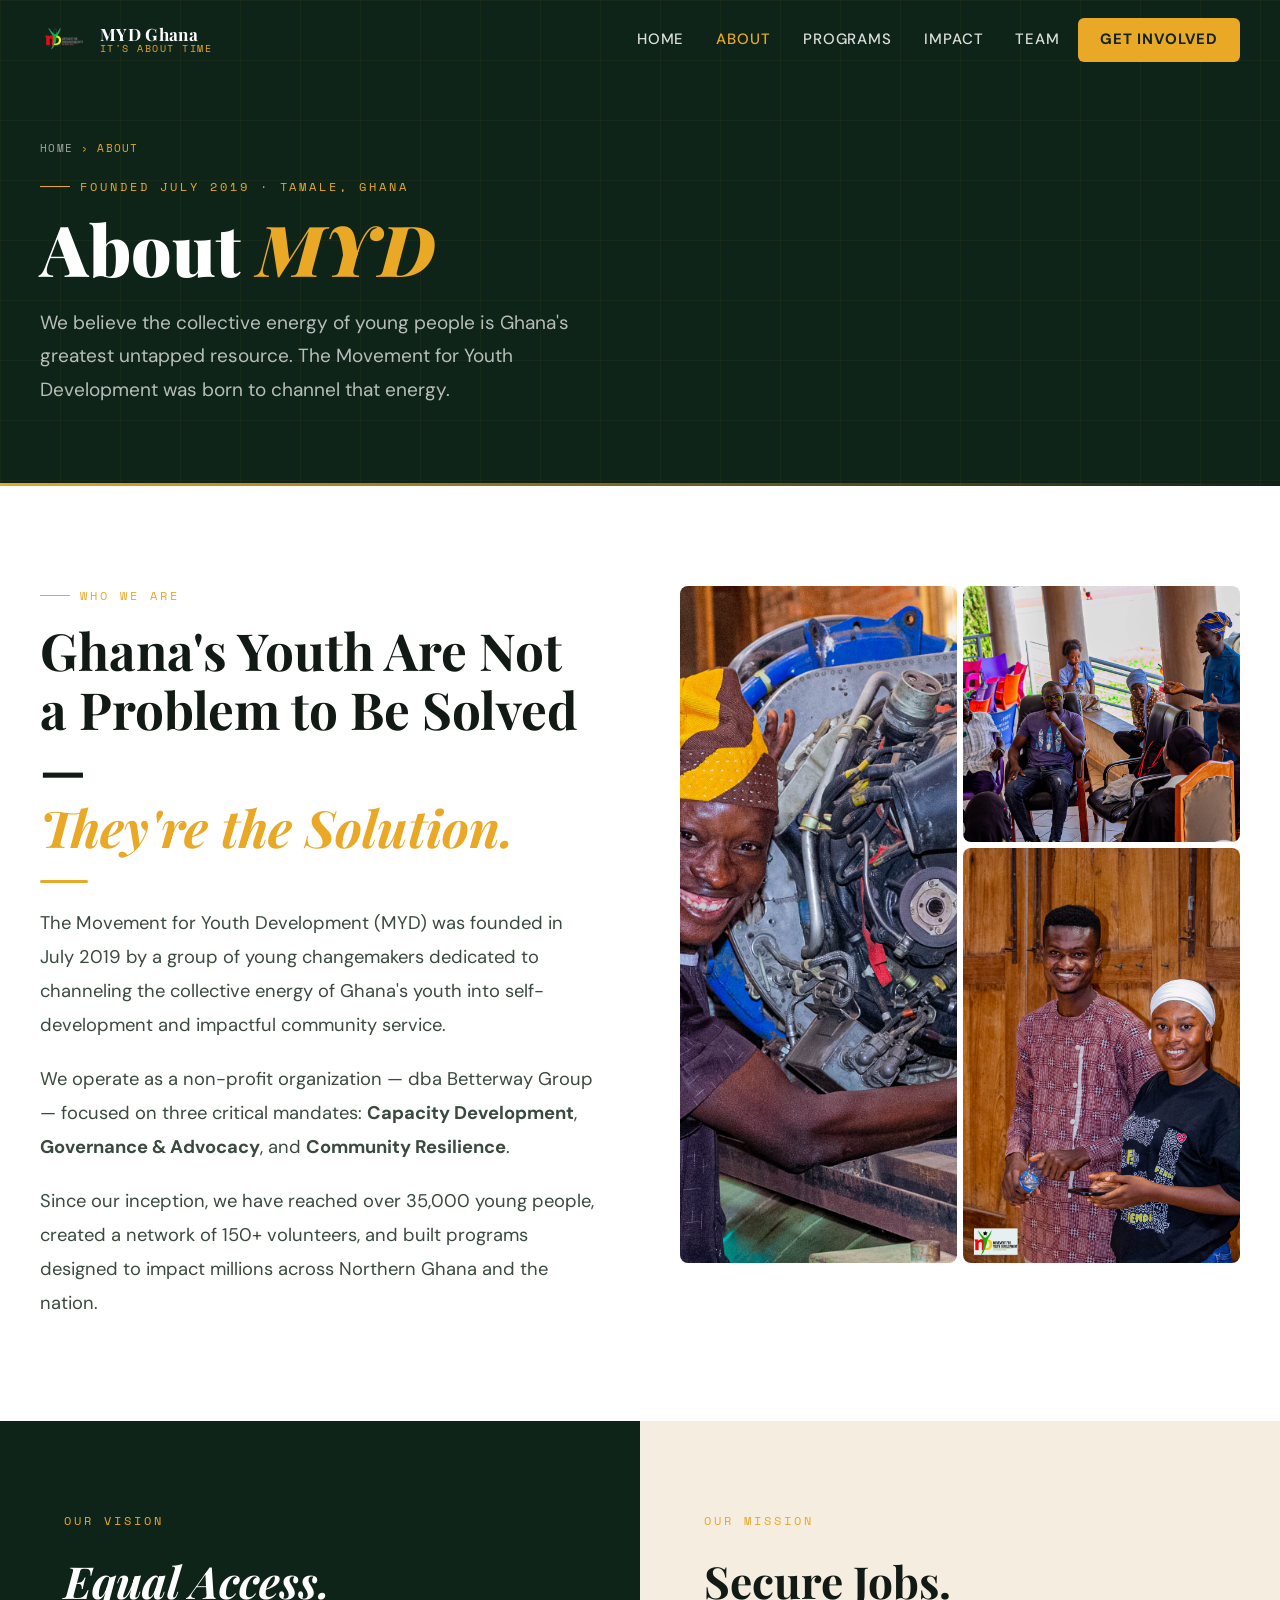
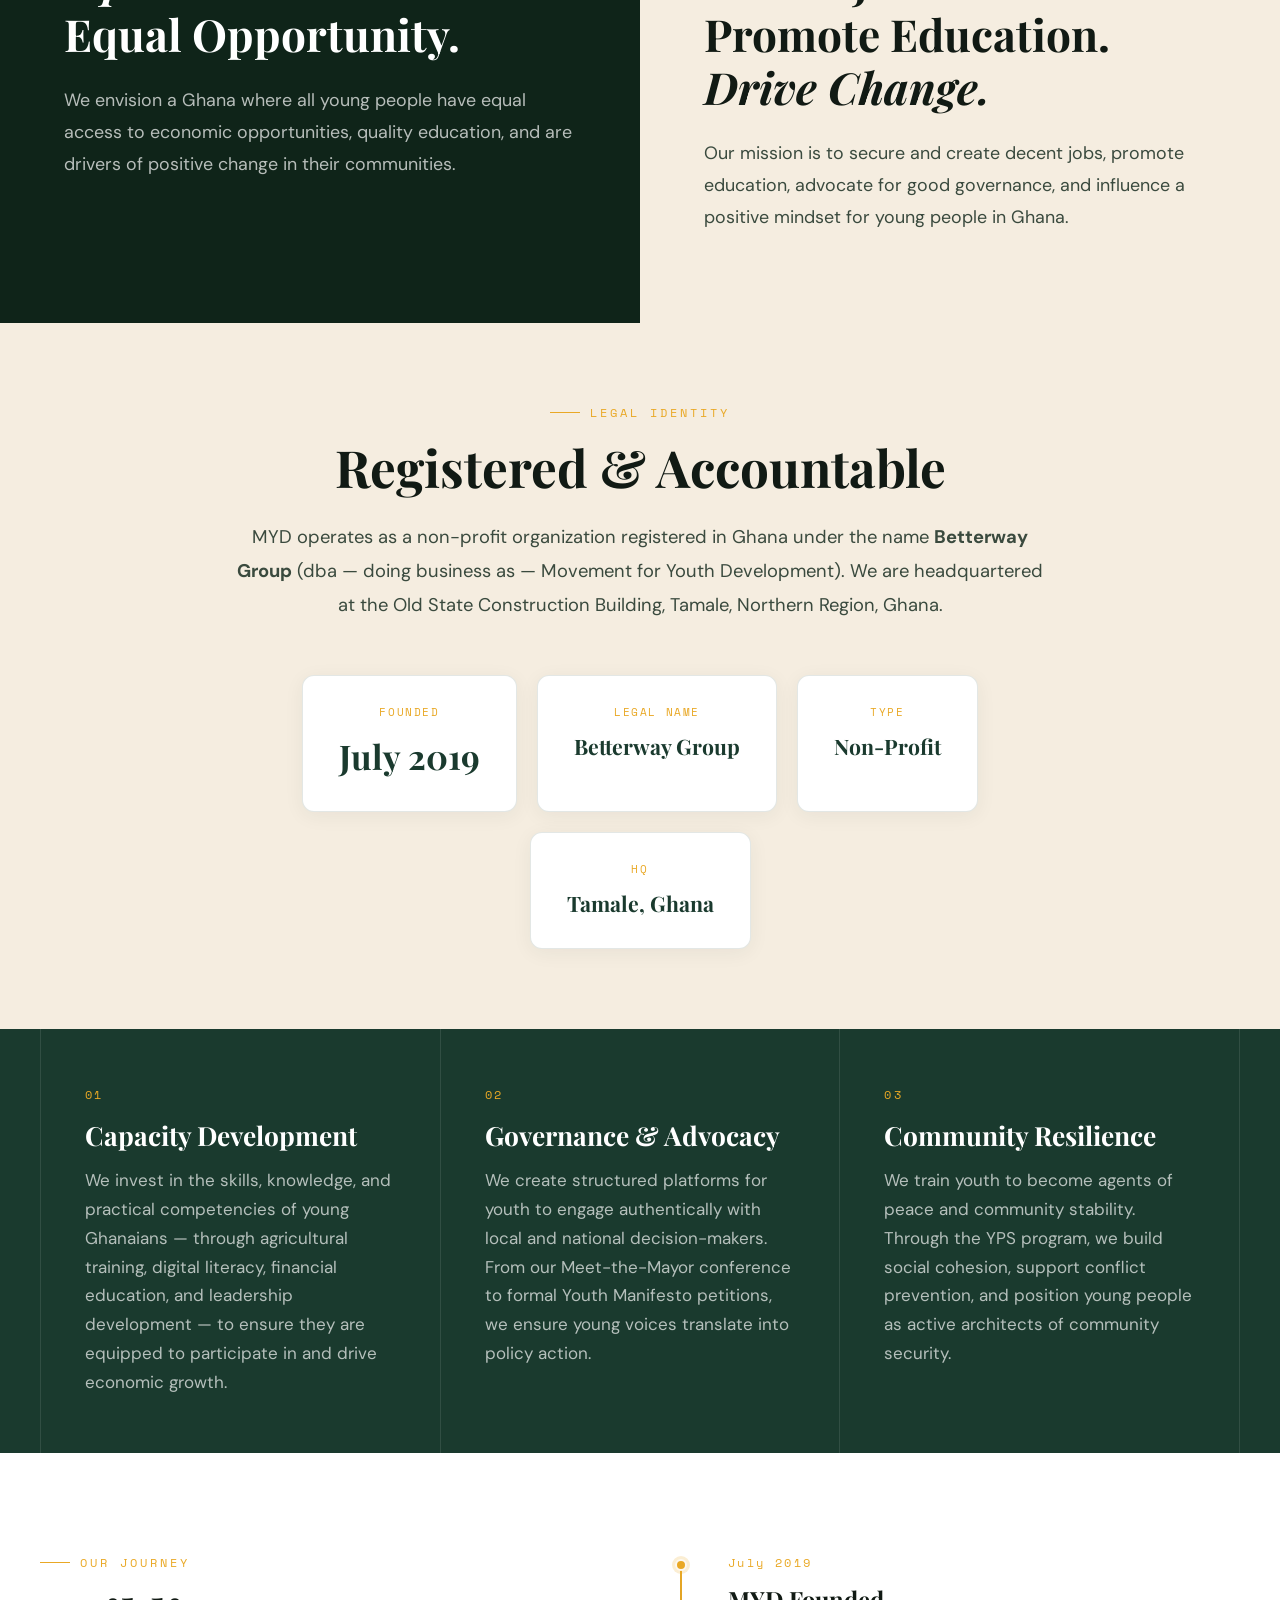
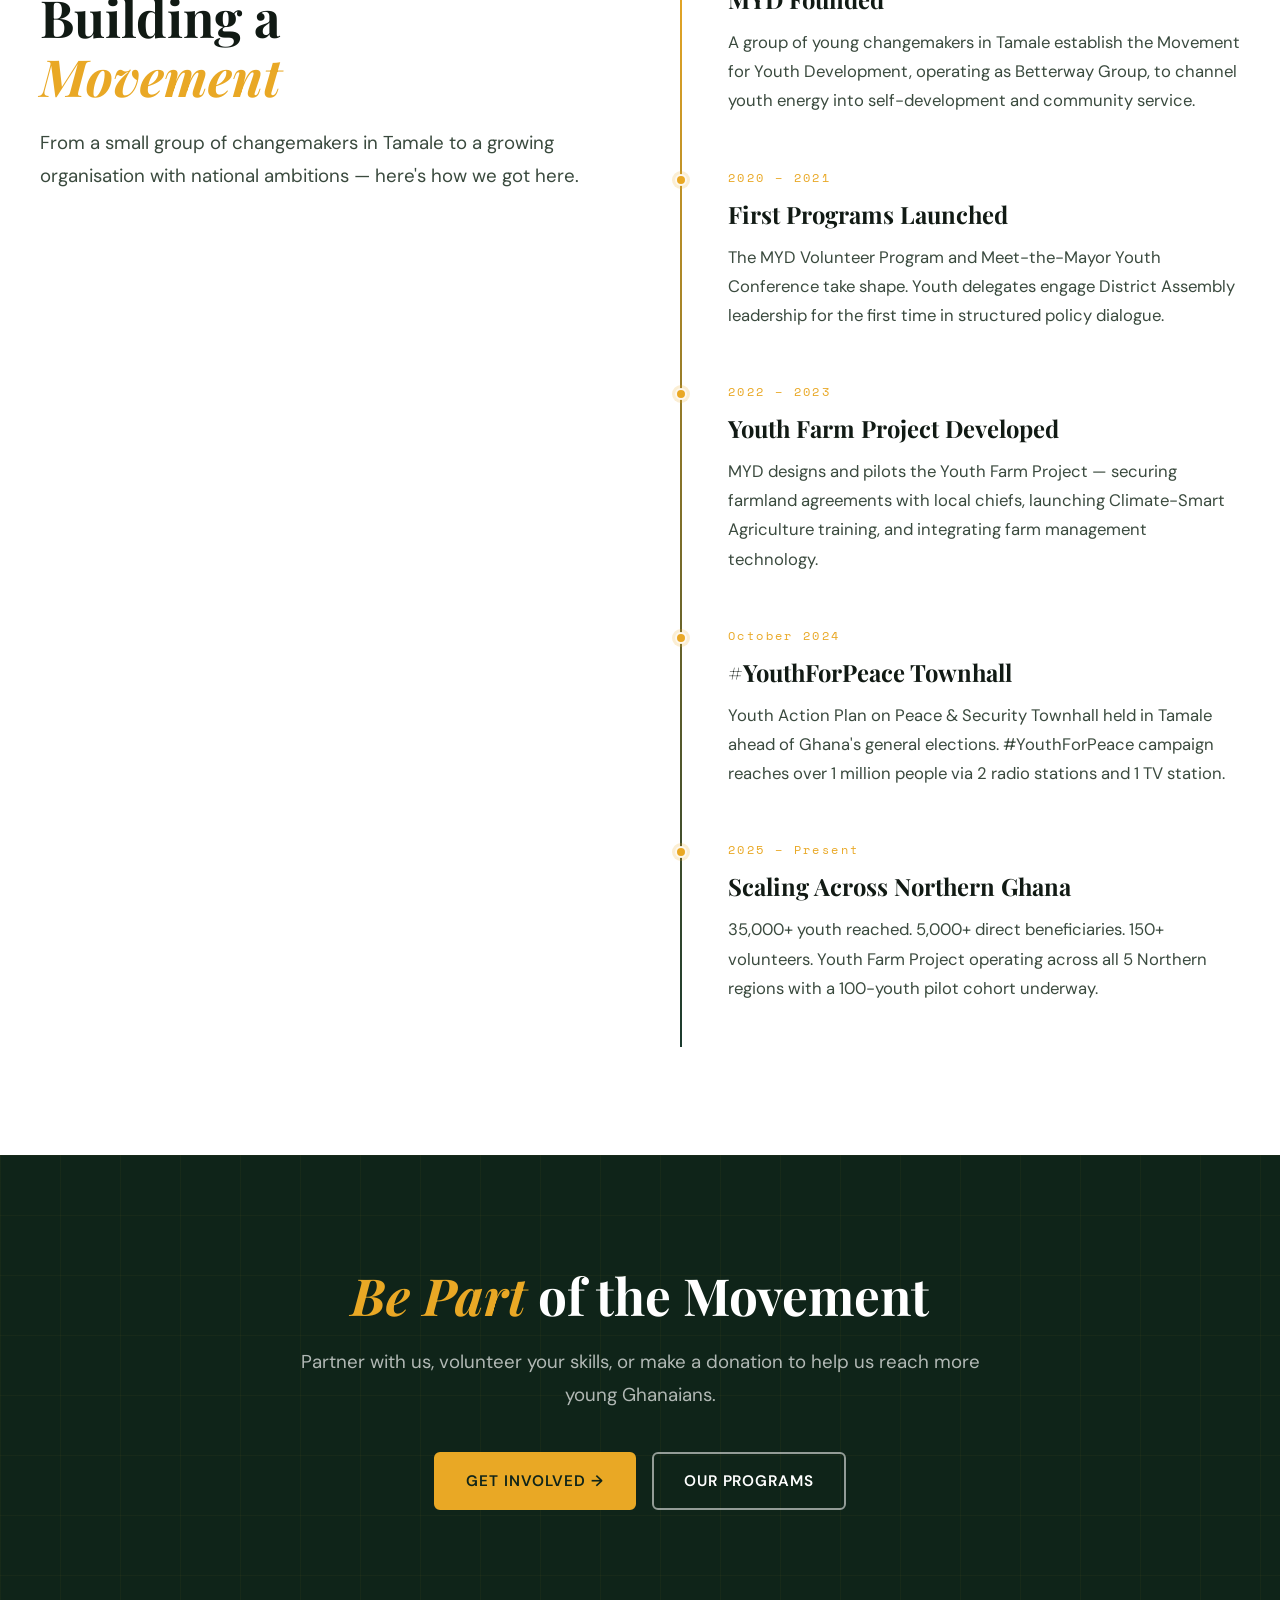
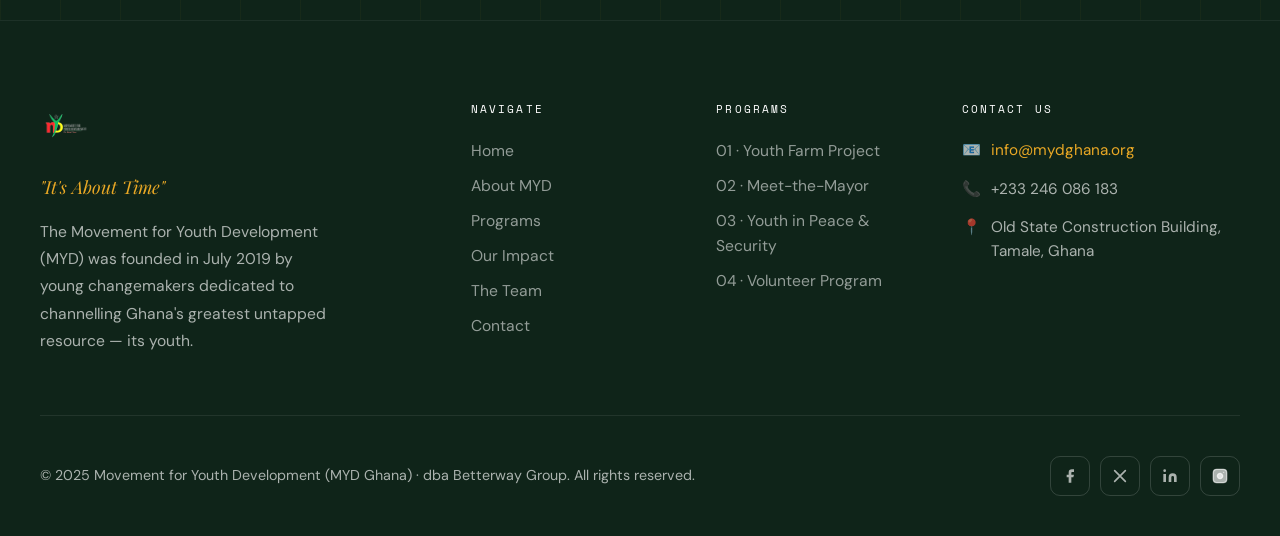
==== commit a8297185: "Fix JPG extensions for about and programs pages" ====
--- a/about.html
+++ b/about.html
@@ -83,13 +83,13 @@
     <div class="reveal reveal-delay-1">
       <div class="collage">
         <div class="collage__main img-slot">
-          <img src="assets/images/about-main.jpg" alt="MYD Team" />
+          <img src="assets/images/about-main.JPG" alt="MYD Team" />
         </div>
         <div class="collage__sub img-slot">
           <img src="assets/images/Youth Photo.JPG" alt="MYD Youth" />
         </div>
         <div class="collage__sub img-slot">
-          <img src="assets/images/about-community.jpg" alt="MYD Community Work" />
+          <img src="assets/images/about-community.JPG" alt="MYD Community Work" />
         </div>
       </div>
     </div>
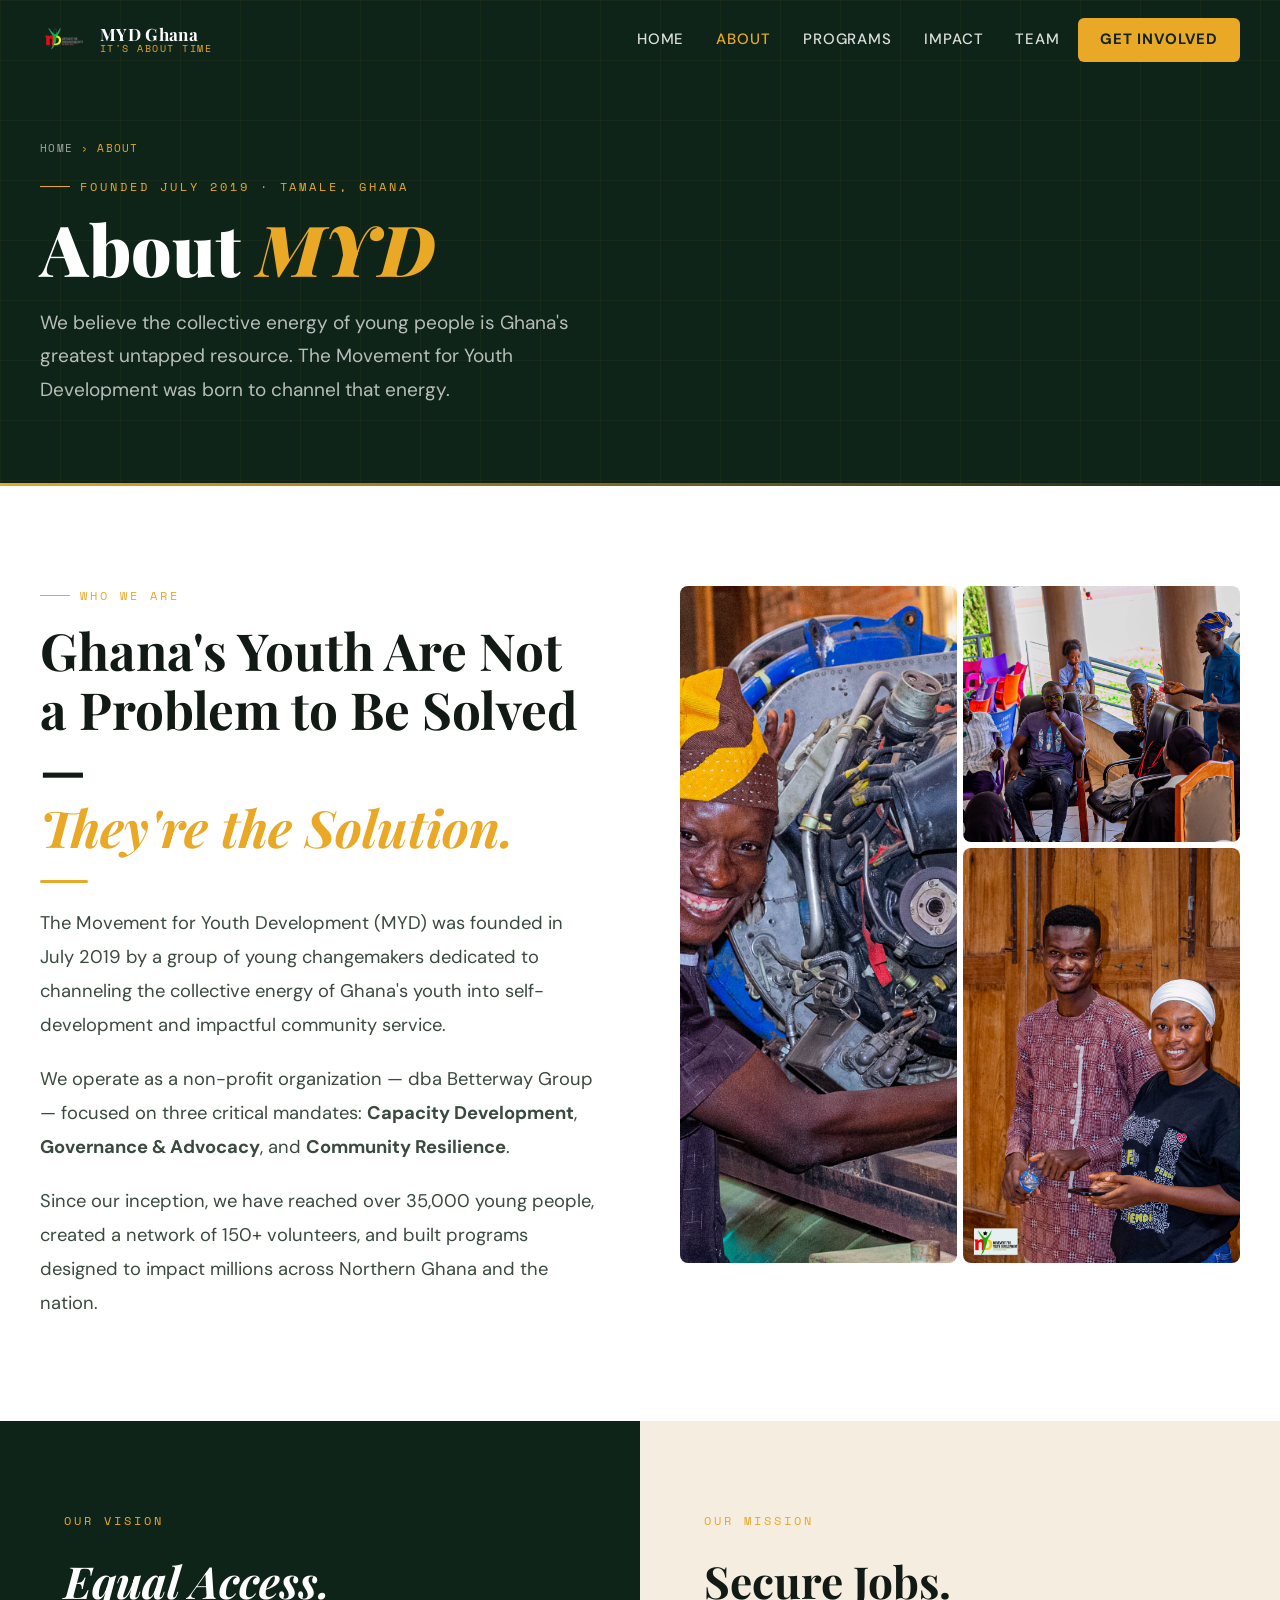
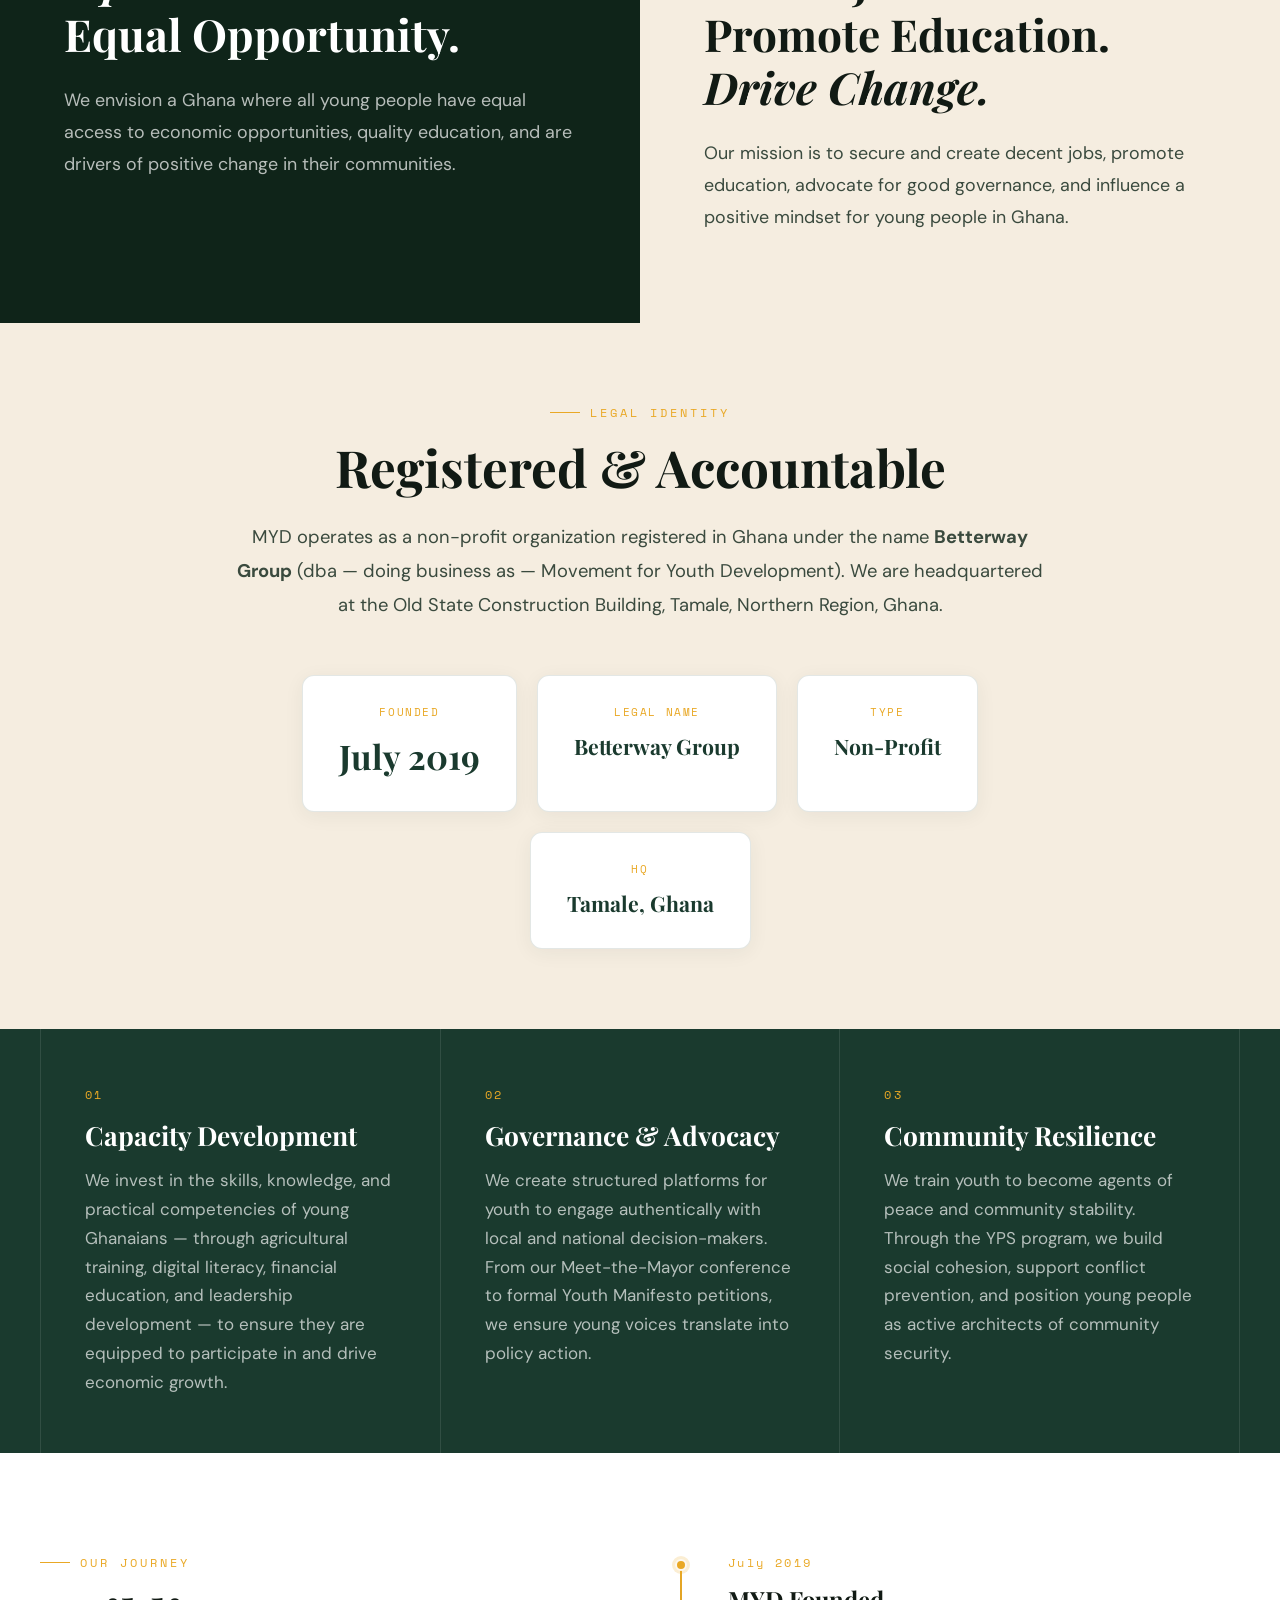
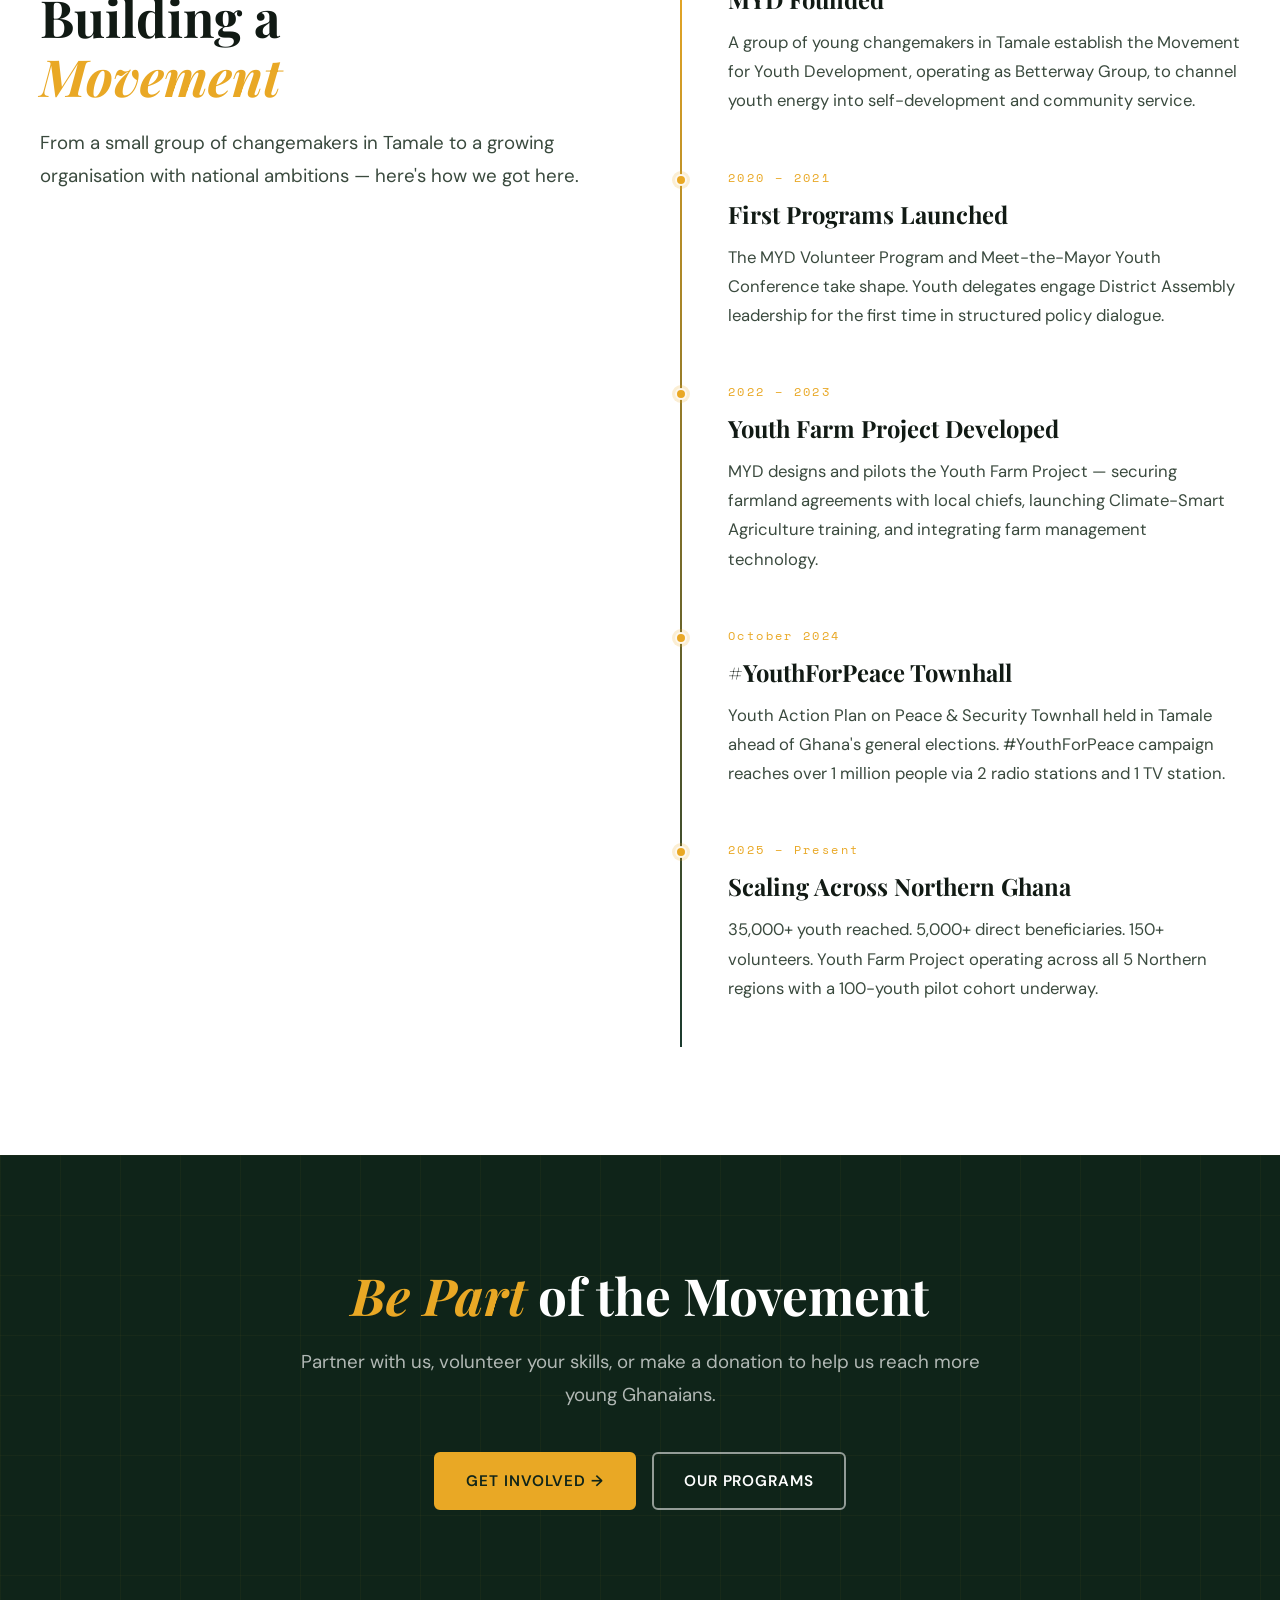
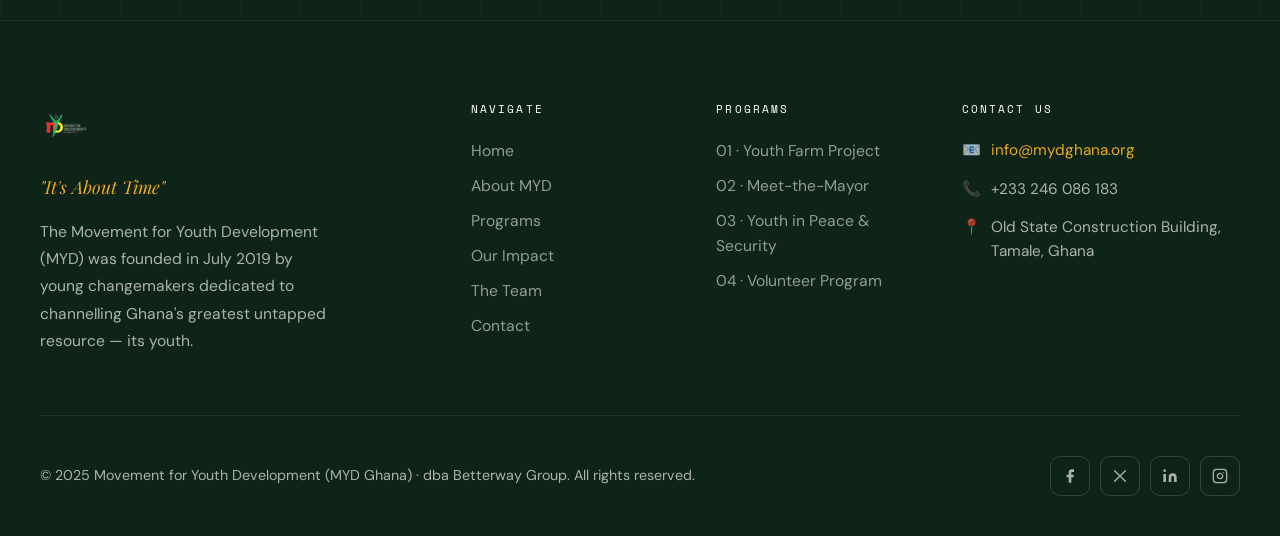
==== commit 6c503d43: "fix: social icons, legal cards, mobile stats, nav, scroll-to-top" ====
--- a/about.html
+++ b/about.html
@@ -122,24 +122,24 @@
     <p style="color: var(--text-mid); font-size: 1.08rem; line-height: 1.85; margin-top: 24px;" class="reveal reveal-delay-2">
       MYD operates as a non-profit organization registered in Ghana under the name <strong>Betterway Group</strong> (dba — doing business as — Movement for Youth Development). We are headquartered at the Old State Construction Building, Tamale, Northern Region, Ghana.
     </p>
-    <div style="display: flex; gap: 20px; justify-content: center; margin-top: 52px; flex-wrap: wrap;" class="reveal reveal-delay-3">
-      <div style="background: var(--white); border: 1px solid var(--border); padding: 28px 36px; border-radius: 12px; text-align: center; box-shadow: 0 4px 20px rgba(26,58,46,0.06);">
-        <div style="font-family: var(--font-mono); font-size: 0.62rem; letter-spacing: 0.15em; color: var(--gold); text-transform: uppercase; margin-bottom: 8px;">Founded</div>
-        <div style="font-family: var(--font-head); font-size: 2rem; font-weight: 700; color: var(--green);">July 2019</div>
-      </div>
-      <div style="background: var(--white); border: 1px solid var(--border); padding: 28px 36px; border-radius: 12px; text-align: center; box-shadow: 0 4px 20px rgba(26,58,46,0.06);">
-        <div style="font-family: var(--font-mono); font-size: 0.62rem; letter-spacing: 0.15em; color: var(--gold); text-transform: uppercase; margin-bottom: 8px;">Legal Name</div>
-        <div style="font-family: var(--font-head); font-size: 1.25rem; font-weight: 700; color: var(--green);">Betterway Group</div>
-      </div>
-      <div style="background: var(--white); border: 1px solid var(--border); padding: 28px 36px; border-radius: 12px; text-align: center; box-shadow: 0 4px 20px rgba(26,58,46,0.06);">
-        <div style="font-family: var(--font-mono); font-size: 0.62rem; letter-spacing: 0.15em; color: var(--gold); text-transform: uppercase; margin-bottom: 8px;">Type</div>
-        <div style="font-family: var(--font-head); font-size: 1.25rem; font-weight: 700; color: var(--green);">Non-Profit</div>
-      </div>
-      <div style="background: var(--white); border: 1px solid var(--border); padding: 28px 36px; border-radius: 12px; text-align: center; box-shadow: 0 4px 20px rgba(26,58,46,0.06);">
-        <div style="font-family: var(--font-mono); font-size: 0.62rem; letter-spacing: 0.15em; color: var(--gold); text-transform: uppercase; margin-bottom: 8px;">HQ</div>
-        <div style="font-family: var(--font-head); font-size: 1.25rem; font-weight: 700; color: var(--green);">Tamale, Ghana</div>
-      </div>
-    </div>
+    <div class="legal-cards reveal reveal-delay-3">
+  <div class="legal-card">
+    <div class="legal-card__label">Founded</div>
+    <div class="legal-card__value--large">July 2019</div>
+  </div>
+  <div class="legal-card">
+    <div class="legal-card__label">Legal Name</div>
+    <div class="legal-card__value">Betterway Group</div>
+  </div>
+  <div class="legal-card">
+    <div class="legal-card__label">Type</div>
+    <div class="legal-card__value">Non-Profit</div>
+  </div>
+  <div class="legal-card">
+    <div class="legal-card__label">HQ</div>
+    <div class="legal-card__value">Tamale, Ghana</div>
+  </div>
+</div>
   </div>
 </div>
 
@@ -262,19 +262,19 @@
     <div class="footer__bottom">
       <p class="footer__copy">© 2025 Movement for Youth Development (MYD Ghana) · dba Betterway Group. All rights reserved.</p>
       <div class="footer__social">
-        <a href="https://facebook.com/mydghana" target="_blank" title="Facebook">
-          <svg viewBox="0 0 24 24"><path d="M18 2h-3a5 5 0 00-5 5v3H7v4h3v8h4v-8h3l1-4h-4V7a1 1 0 011-1h3z"/></svg>
-        </a>
-        <a href="https://twitter.com/mydghana" target="_blank" title="Twitter / X">
-          <svg viewBox="0 0 24 24" fill="none" stroke="currentColor" stroke-width="2.5" stroke-linecap="round"><path d="M4 4l16 16M4 20L20 4"/></svg>
-        </a>
-        <a href="https://linkedin.com/company/mydghana" target="_blank" title="LinkedIn">
-          <svg viewBox="0 0 24 24" fill="currentColor"><path d="M16 8a6 6 0 016 6v7h-4v-7a2 2 0 00-2-2 2 2 0 00-2 2v7h-4v-7a6 6 0 016-6zM2 9h4v12H2z"/><circle cx="4" cy="4" r="2"/></svg>
-        </a>
-        <a href="https://instagram.com/mydghana" target="_blank" title="Instagram">
-          <svg viewBox="0 0 24 24" fill="none" stroke="currentColor" stroke-width="2" stroke-linecap="round" stroke-linejoin="round"><rect x="2" y="2" width="20" height="20" rx="5" ry="5"/><path d="M16 11.37A4 4 0 1112.63 8 4 4 0 0116 11.37z"/><line x1="17.5" y1="6.5" x2="17.51" y2="6.5"/></svg>
-        </a>
-      </div>
+  <a href="https://facebook.com/mydghana" target="_blank" rel="noopener noreferrer" title="Facebook">
+    <svg viewBox="0 0 24 24" fill="currentColor" stroke="none"><path d="M18 2h-3a5 5 0 00-5 5v3H7v4h3v8h4v-8h3l1-4h-4V7a1 1 0 011-1h3z"/></svg>
+  </a>
+  <a href="https://twitter.com/mydghana" target="_blank" rel="noopener noreferrer" title="X / Twitter">
+    <svg viewBox="0 0 24 24" fill="none" stroke="currentColor" stroke-width="2.5" stroke-linecap="round"><path d="M4 4l16 16M4 20L20 4"/></svg>
+  </a>
+  <a href="https://linkedin.com/company/mydghana" target="_blank" rel="noopener noreferrer" title="LinkedIn">
+    <svg viewBox="0 0 24 24" fill="currentColor" stroke="none"><path d="M16 8a6 6 0 016 6v7h-4v-7a2 2 0 00-2-2 2 2 0 00-2 2v7h-4v-7a6 6 0 016-6z"/><path d="M2 9h4v12H2z"/><circle cx="4" cy="4" r="2"/></svg>
+  </a>
+  <a href="https://instagram.com/mydghana" target="_blank" rel="noopener noreferrer" title="Instagram">
+    <svg viewBox="0 0 24 24" fill="none" stroke="currentColor" stroke-width="2" stroke-linecap="round" stroke-linejoin="round"><rect x="2" y="2" width="20" height="20" rx="5" ry="5" fill="none"/><path d="M16 11.37A4 4 0 1112.63 8 4 4 0 0116 11.37z"/><line x1="17.5" y1="6.5" x2="17.51" y2="6.5"/></svg>
+  </a>
+</div>
     </div>
   </div>
 </footer>
--- a/style.css
+++ b/style.css
@@ -1588,4 +1588,717 @@
   .impact-bar__inner { grid-template-columns: 1fr 1fr; }
   .programs-tabs { gap: 0; }
   .programs-tab { padding: 14px 18px; font-size: 0.6rem; }
+}
+
+/* ============================================
+   MOBILE OPTIMIZATIONS
+   ============================================ */
+
+@media (max-width: 768px) {
+
+  /* ——— Global Spacing ——— */
+  .section {
+    padding: 48px 20px !important;
+  }
+
+  body [style*="padding: 100px 40px"],
+  body [style*="padding: 80px 40px"] {
+    padding: 48px 20px !important;
+  }
+
+  /* ——— Typography ——— */
+  .section__title,
+  h2[style*="font-size: clamp"] {
+    font-size: 1.7rem !important;
+    line-height: 1.2 !important;
+  }
+
+  .section__body,
+  .page-hero__subtitle {
+    font-size: 0.95rem !important;
+    line-height: 1.6 !important;
+  }
+
+  .section__overline {
+    font-size: 0.6rem !important;
+    letter-spacing: 0.15em !important;
+  }
+
+  /* ——— Hero ——— */
+  .hero__content {
+    padding: 60px 20px 40px !important;
+  }
+
+  .hero__title {
+    font-size: 2.2rem !important;
+    line-height: 1.15 !important;
+  }
+
+  .hero__body {
+    font-size: 0.95rem !important;
+  }
+
+  .hero__stats {
+    flex-direction: row !important;
+    gap: 16px !important;
+    overflow-x: auto !important;
+    padding: 16px 20px !important;
+    flex-wrap: nowrap !important;
+  }
+
+  .hero__stat {
+    flex-shrink: 0 !important;
+    min-width: 100px !important;
+  }
+
+  .hero__stat-num {
+    font-size: 1.6rem !important;
+  }
+
+  .hero__stat-label {
+    font-size: 0.6rem !important;
+  }
+
+  .hero__actions {
+    flex-direction: column !important;
+    gap: 12px !important;
+  }
+
+  .hero__actions .btn {
+    width: 100% !important;
+    justify-content: center !important;
+  }
+
+  /* ——— Impact Bar ——— */
+  .impact-bar__inner {
+    grid-template-columns: repeat(2, 1fr) !important;
+    gap: 2px !important;
+  }
+
+  .impact-num__value {
+    font-size: 2rem !important;
+  }
+
+  .impact-num__label {
+    font-size: 0.55rem !important;
+  }
+
+  /* ——— Mandates Strip ——— */
+  .mandates-strip__inner {
+    grid-template-columns: 1fr !important;
+    gap: 20px !important;
+  }
+
+  .mandate-item__body {
+    font-size: 0.85rem !important;
+    line-height: 1.5 !important;
+  }
+
+  /* ——— Program Cards ——— */
+  .programs-grid {
+    grid-template-columns: 1fr !important;
+    gap: 16px !important;
+  }
+
+  .program-card {
+    padding: 20px !important;
+  }
+
+  .program-card__body {
+    display: -webkit-box !important;
+    -webkit-line-clamp: 2 !important;
+    -webkit-box-orient: vertical !important;
+    overflow: hidden !important;
+    font-size: 0.9rem !important;
+  }
+
+  .program-card__title {
+    font-size: 1.2rem !important;
+  }
+
+  /* ——— Collages / Images ——— */
+  .collage__sub {
+    display: none !important;
+  }
+
+  .collage {
+    grid-template-columns: 1fr !important;
+    gap: 12px !important;
+  }
+
+  .collage__main {
+    min-height: 240px !important;
+  }
+
+  .img-slot {
+    min-height: 220px !important;
+  }
+
+  /* ——— Two-Column Layouts ——— */
+  [style*="grid-template-columns: 1fr 1fr"],
+  .program-layout,
+  .contact-layout {
+    grid-template-columns: 1fr !important;
+    gap: 32px !important;
+  }
+
+  /* ——— Vision / Mission Split ——— */
+  .vm-panel {
+    padding: 40px 24px !important;
+  }
+
+  .vm-panel__title {
+    font-size: 1.6rem !important;
+  }
+
+  .vm-panel__body {
+    font-size: 0.9rem !important;
+  }
+
+  /* ——— SDG Grid ——— */
+  [style*="grid-template-columns: repeat(4, 1fr)"] {
+    grid-template-columns: repeat(2, 1fr) !important;
+  }
+
+  /* ——— Impact Cards ——— */
+  .impact-grid {
+    grid-template-columns: 1fr !important;
+  }
+
+  .impact-card__num {
+    font-size: 2.5rem !important;
+  }
+
+  /* ——— Team Grid ——— */
+  .team-grid {
+    grid-template-columns: 1fr !important;
+  }
+
+  /* ——— CTA Section ——— */
+  .cta-section {
+    padding: 60px 20px !important;
+  }
+
+  .cta-section__title {
+    font-size: 1.8rem !important;
+  }
+
+  .cta-section__actions {
+    flex-direction: column !important;
+    gap: 12px !important;
+  }
+
+  .cta-section__actions .btn {
+    width: 100% !important;
+    justify-content: center !important;
+  }
+
+  /* ——— Footer ——— */
+  .footer {
+    padding: 48px 20px 24px !important;
+  }
+
+  .footer__top {
+    grid-template-columns: 1fr 1fr !important;
+    gap: 24px !important;
+  }
+
+  .footer__brand-logo {
+    width: 100px !important;
+  }
+
+  .footer__brand-body {
+    font-size: 0.85rem !important;
+  }
+
+  /* ——— Page Hero (inner pages) ——— */
+  .page-hero__inner {
+    padding: 48px 20px !important;
+  }
+
+  .page-hero__title {
+    font-size: 2rem !important;
+  }
+
+  .page-hero__subtitle {
+    font-size: 0.9rem !important;
+  }
+
+  /* ——— Timeline ——— */
+  .timeline-item {
+    padding-left: 20px !important;
+  }
+
+  /* ——— Program Detail Items ——— */
+  [style*="grid-template-columns: repeat(3, 1fr)"] {
+    grid-template-columns: 1fr !important;
+  }
+
+  .program-detail-item {
+    padding: 20px !important;
+  }
+
+  /* ——— Tabs (Programs page) ——— */
+  .programs-tab {
+    padding: 14px 16px !important;
+    font-size: 0.6rem !important;
+  }
+
+  /* ——— Forms ——— */
+  .form-row {
+    grid-template-columns: 1fr !important;
+  }
+
+  .contact-form {
+    padding: 24px !important;
+  }
+
+  /* ——— Contact Info ——— */
+  .contact-info__item {
+    padding: 12px 0 !important;
+  }
+
+  /* ——— Volunteer Stats ——— */
+  [style*="grid-template-columns: 1fr 1fr; gap: 2px"] {
+    grid-template-columns: 1fr 1fr !important;
+  }
+
+  /* ——— Buttons ——— */
+  .btn {
+    font-size: 0.85rem !important;
+    padding: 12px 20px !important;
+  }
+
+  /* ——— Breadcrumb ——— */
+  .breadcrumb {
+    font-size: 0.7rem !important;
+  }
+
+  /* ——— Divider ——— */
+  .divider {
+    margin: 16px 0 !important;
+  }
+
+}
+
+/* ============================================
+   MYD Ghana — style-additions.css
+   Patch file: add @import at TOP of style.css
+   OR copy-paste these rules at the END of style.css
+   ============================================ */
+
+/* ---- FIX: Footer SVG icons — LinkedIn fill + Instagram no black box ---- */
+.footer__social svg,
+.social-icon svg {
+  fill: none;
+  stroke: currentColor;
+  stroke-width: 2;
+  stroke-linecap: round;
+  stroke-linejoin: round;
+}
+
+/* Facebook and LinkedIn use fill, not stroke — override back */
+.footer__social a:nth-child(1) svg,  /* Facebook */
+.footer__social a:nth-child(3) svg,  /* LinkedIn */
+.social-icon:nth-child(1) svg,
+.social-icon:nth-child(3) svg {
+  fill: currentColor;
+  stroke: none;
+}
+
+/* ---- FIX: Instagram rect needs fill:none explicitly ---- */
+.footer__social svg rect,
+.social-icon svg rect {
+  fill: none;
+}
+
+/* ---- FIX: Board section — single card in 3-col grid looks broken ---- */
+.board-grid {
+  display: grid;
+  grid-template-columns: repeat(auto-fill, minmax(260px, 1fr));
+  gap: 2px;
+  background: var(--border);
+}
+
+.board-card {
+  background: var(--white);
+  padding: 40px 36px;
+  transition: background 0.25s;
+}
+.board-card:hover { background: var(--cream); }
+
+.board-card__role {
+  font-family: var(--font-mono);
+  font-size: 0.58rem;
+  letter-spacing: 0.18em;
+  text-transform: uppercase;
+  color: var(--gold);
+  margin-bottom: 12px;
+}
+
+.board-card__name {
+  font-family: var(--font-head);
+  font-size: 1.15rem;
+  font-weight: 700;
+  color: var(--text-dark);
+  margin-bottom: 6px;
+}
+
+.board-card__org {
+  font-size: 0.82rem;
+  color: var(--text-light);
+  margin-bottom: 16px;
+}
+
+.board-card__bar {
+  width: 32px;
+  height: 2px;
+  background: var(--gold);
+  border-radius: 1px;
+}
+
+/* ---- FIX: Programs tab nav — remove duplicate inline styles ---- */
+.programs-tab {
+  background: none;
+  border: none;
+  border-bottom: 3px solid transparent;
+  padding: 20px 28px;
+  font-family: var(--font-mono);
+  font-size: 0.68rem;
+  letter-spacing: 0.12em;
+  text-transform: uppercase;
+  color: rgba(255, 255, 255, 0.65);
+  cursor: pointer;
+  transition: color 0.2s, border-color 0.2s, background 0.2s;
+  white-space: nowrap;
+  text-align: left;
+  line-height: 1.3;
+}
+.programs-tab:hover {
+  color: var(--gold);
+  background: rgba(255, 255, 255, 0.05);
+}
+.programs-tab.active {
+  color: var(--gold) !important;
+  border-bottom-color: var(--gold) !important;
+  background: rgba(255, 255, 255, 0.05);
+}
+
+/* ---- FIX: Impact bar numbers grid — cleaner gaps ---- */
+.impact-headline-grid {
+  display: grid;
+  gap: 1px;
+  background: rgba(255, 255, 255, 0.08);
+}
+.impact-headline-grid--3 { grid-template-columns: repeat(3, 1fr); }
+.impact-headline-grid--2 { grid-template-columns: repeat(2, 1fr); margin-top: 1px; }
+
+.impact-headline-cell {
+  background: rgba(255, 255, 255, 0.03);
+  padding: 64px 40px;
+  text-align: center;
+  transition: background 0.3s;
+}
+.impact-headline-cell:hover { background: rgba(255, 255, 255, 0.07); }
+
+.impact-headline-cell__num {
+  font-family: var(--font-head);
+  font-size: clamp(3rem, 6vw, 5.5rem);
+  font-weight: 900;
+  color: var(--gold);
+  line-height: 1;
+}
+.impact-headline-cell__label {
+  font-family: var(--font-mono);
+  font-size: 0.65rem;
+  letter-spacing: 0.2em;
+  text-transform: uppercase;
+  color: rgba(255, 255, 255, 0.45);
+  margin-top: 12px;
+}
+.impact-headline-cell__desc {
+  color: rgba(255, 255, 255, 0.55);
+  font-size: 0.85rem;
+  margin-top: 12px;
+  line-height: 1.6;
+  max-width: 240px;
+  margin-left: auto;
+  margin-right: auto;
+}
+
+/* ---- ENHANCEMENT: Smooth focus styles for forms ---- */
+.form-input:focus,
+.form-textarea:focus,
+.form-select:focus {
+  border-color: var(--green);
+  box-shadow: 0 0 0 3px rgba(26, 58, 46, 0.1);
+  outline: none;
+}
+
+/* ---- ENHANCEMENT: Better collage on mid-size screens ---- */
+@media (max-width: 1100px) and (min-width: 769px) {
+  .collage {
+    grid-template-columns: 1fr;
+    gap: 8px;
+  }
+  .collage__main {
+    grid-row: auto;
+    min-height: 320px;
+  }
+  .collage__sub {
+    min-height: 200px;
+  }
+}
+
+/* ---- ENHANCEMENT: About page legal identity cards — flex wrap ---- */
+.legal-cards {
+  display: flex;
+  gap: 20px;
+  justify-content: center;
+  margin-top: 52px;
+  flex-wrap: wrap;
+}
+.legal-card {
+  background: var(--white);
+  border: 1px solid var(--border);
+  padding: 28px 36px;
+  border-radius: 12px;
+  text-align: center;
+  box-shadow: 0 4px 20px rgba(26, 58, 46, 0.06);
+  min-width: 160px;
+  flex: 0 1 auto;
+  transition: transform 0.2s, box-shadow 0.2s;
+}
+.legal-card:hover {
+  transform: translateY(-3px);
+  box-shadow: 0 10px 30px rgba(26, 58, 46, 0.1);
+}
+.legal-card__label {
+  font-family: var(--font-mono);
+  font-size: 0.62rem;
+  letter-spacing: 0.15em;
+  color: var(--gold);
+  text-transform: uppercase;
+  margin-bottom: 8px;
+}
+.legal-card__value--large {
+  font-family: var(--font-head);
+  font-size: 2rem;
+  font-weight: 700;
+  color: var(--green);
+}
+.legal-card__value {
+  font-family: var(--font-head);
+  font-size: 1.25rem;
+  font-weight: 700;
+  color: var(--green);
+}
+
+/* ---- ENHANCEMENT: Timeline — smoother dot ---- */
+.timeline-item::before {
+  transition: background 0.3s, box-shadow 0.3s;
+}
+.timeline-item:hover::before {
+  background: var(--green);
+  box-shadow: 0 0 0 5px rgba(233, 168, 37, 0.3);
+}
+
+/* ---- ENHANCEMENT: Topbar — proper nav offset when topbar present ---- */
+body:has(.topbar) .nav {
+  top: auto;
+}
+
+/* ---- ENHANCEMENT: Page hero min-height for inner pages ---- */
+.page-hero {
+  min-height: 360px;
+}
+
+/* ---- ENHANCEMENT: Mandate items — better bottom border on mobile ---- */
+@media (max-width: 900px) {
+  .mandate-item:last-child {
+    border-bottom: none;
+  }
+}
+
+/* ---- FIX: Impact bar on very small screens ---- */
+@media (max-width: 480px) {
+  .impact-bar__inner {
+    grid-template-columns: 1fr 1fr !important;
+  }
+  .impact-num {
+    padding: 36px 16px;
+  }
+  .impact-num__value {
+    font-size: 1.7rem !important;
+  }
+  .impact-num__label {
+    font-size: 0.52rem !important;
+  }
+}
+
+/* ---- ENHANCEMENT: Button active press state ---- */
+.btn:active {
+  transform: translateY(0) scale(0.98);
+}
+
+/* ---- ENHANCEMENT: Nav logo hover ---- */
+.nav__logo {
+  transition: opacity 0.2s;
+}
+.nav__logo:hover {
+  opacity: 0.85;
+}
+
+/* ---- FIX: Section overline on cream backgrounds ---- */
+.vm-panel--light .section__overline,
+.vm-panel--light .vm-panel__label {
+  color: var(--gold);
+}
+
+/* ---- ENHANCEMENT: Program panel fade-in animation ---- */
+@keyframes panelFadeIn {
+  from { opacity: 0; transform: translateY(14px); }
+  to   { opacity: 1; transform: translateY(0); }
+}
+.program-panel.active {
+  animation: panelFadeIn 0.35s cubic-bezier(0.25, 0.46, 0.45, 0.94);
+}
+
+/* ---- ENHANCEMENT: Sticky programs tab shadow ---- */
+.programs-sticky-nav {
+  background: var(--green);
+  position: sticky;
+  top: var(--nav-h);
+  z-index: 100;
+  border-bottom: 1px solid rgba(255, 255, 255, 0.1);
+  box-shadow: 0 4px 20px rgba(0, 0, 0, 0.2);
+}
+
+/* ---- ENHANCEMENT: Team card photo alt text placeholder initials ---- */
+.team-card__photo-placeholder {
+  width: 100%;
+  height: 100%;
+  background: linear-gradient(160deg, var(--green) 0%, var(--green-mid) 100%);
+  display: flex;
+  align-items: center;
+  justify-content: center;
+  font-family: var(--font-head);
+  font-size: 3.5rem;
+  font-weight: 700;
+  color: rgba(255, 255, 255, 0.3);
+  letter-spacing: 0.05em;
+}
+
+/* ---- ENHANCEMENT: Scroll to top button (auto-appears) ---- */
+#scrollTopBtn {
+  position: fixed;
+  bottom: 32px;
+  right: 32px;
+  width: 46px;
+  height: 46px;
+  background: var(--green);
+  border: none;
+  border-radius: 50%;
+  cursor: pointer;
+  display: flex;
+  align-items: center;
+  justify-content: center;
+  opacity: 0;
+  transform: translateY(12px);
+  transition: opacity 0.3s, transform 0.3s, background 0.2s;
+  pointer-events: none;
+  z-index: 500;
+  box-shadow: 0 4px 20px rgba(26, 58, 46, 0.35);
+}
+#scrollTopBtn.visible {
+  opacity: 1;
+  transform: translateY(0);
+  pointer-events: auto;
+}
+#scrollTopBtn:hover { background: var(--green-mid); }
+#scrollTopBtn svg {
+  width: 20px;
+  height: 20px;
+  stroke: var(--white);
+  fill: none;
+  stroke-width: 2.5;
+  stroke-linecap: round;
+}
+
+@media (max-width: 600px) {
+  #scrollTopBtn {
+    bottom: 20px;
+    right: 20px;
+    width: 40px;
+    height: 40px;
+  }
+}
+
+/* ---- ENHANCEMENT: Mobile hero stats strip ---- */
+.hero__stats-mobile {
+  display: none;
+  gap: 0;
+  margin-top: 32px;
+  border: 1px solid rgba(255, 255, 255, 0.1);
+  border-radius: 8px;
+  overflow: hidden;
+}
+.hero__stat-m {
+  flex: 1;
+  min-width: 0;
+  text-align: center;
+  padding: 16px 12px;
+  background: rgba(255, 255, 255, 0.06);
+  border-right: 1px solid rgba(255, 255, 255, 0.08);
+}
+.hero__stat-m:last-child { border-right: none; }
+.hero__stat-m__num {
+  font-family: var(--font-head);
+  font-size: 1.5rem;
+  font-weight: 700;
+  color: var(--gold);
+  line-height: 1;
+  margin-bottom: 4px;
+}
+.hero__stat-m__label {
+  font-family: var(--font-mono);
+  font-size: 0.52rem;
+  letter-spacing: 0.1em;
+  text-transform: uppercase;
+  color: rgba(255, 255, 255, 0.5);
+}
+
+@media (max-width: 900px) {
+  .hero__stats { display: none !important; }
+  .hero__stats-mobile { display: flex; }
+}
+@media (max-width: 480px) {
+  .hero__stat-m { padding: 12px 8px; }
+  .hero__stat-m__num { font-size: 1.2rem; }
+  .hero__stat-m__label { font-size: 0.48rem; }
+}
+
+/* ---- ENHANCEMENT: Skip link for accessibility ---- */
+.skip-link {
+  position: absolute;
+  top: -40px;
+  left: 8px;
+  background: var(--gold);
+  color: var(--green-dark);
+  padding: 8px 16px;
+  border-radius: 0 0 var(--radius) var(--radius);
+  font-weight: 700;
+  font-size: 0.88rem;
+  z-index: 9999;
+  transition: top 0.2s;
+}
+.skip-link:focus { top: 0; }
+
+/* ---- ENHANCEMENT: Print styles ---- */
+@media print {
+  .nav, .topbar, .nav__mobile, #scrollTopBtn,
+  .cta-section, .hero__actions { display: none !important; }
+  .hero { min-height: auto; padding-top: 40px; }
+  body { background: white; color: black; }
+  a[href]::after { content: " (" attr(href) ")"; font-size: 0.75em; }
 }
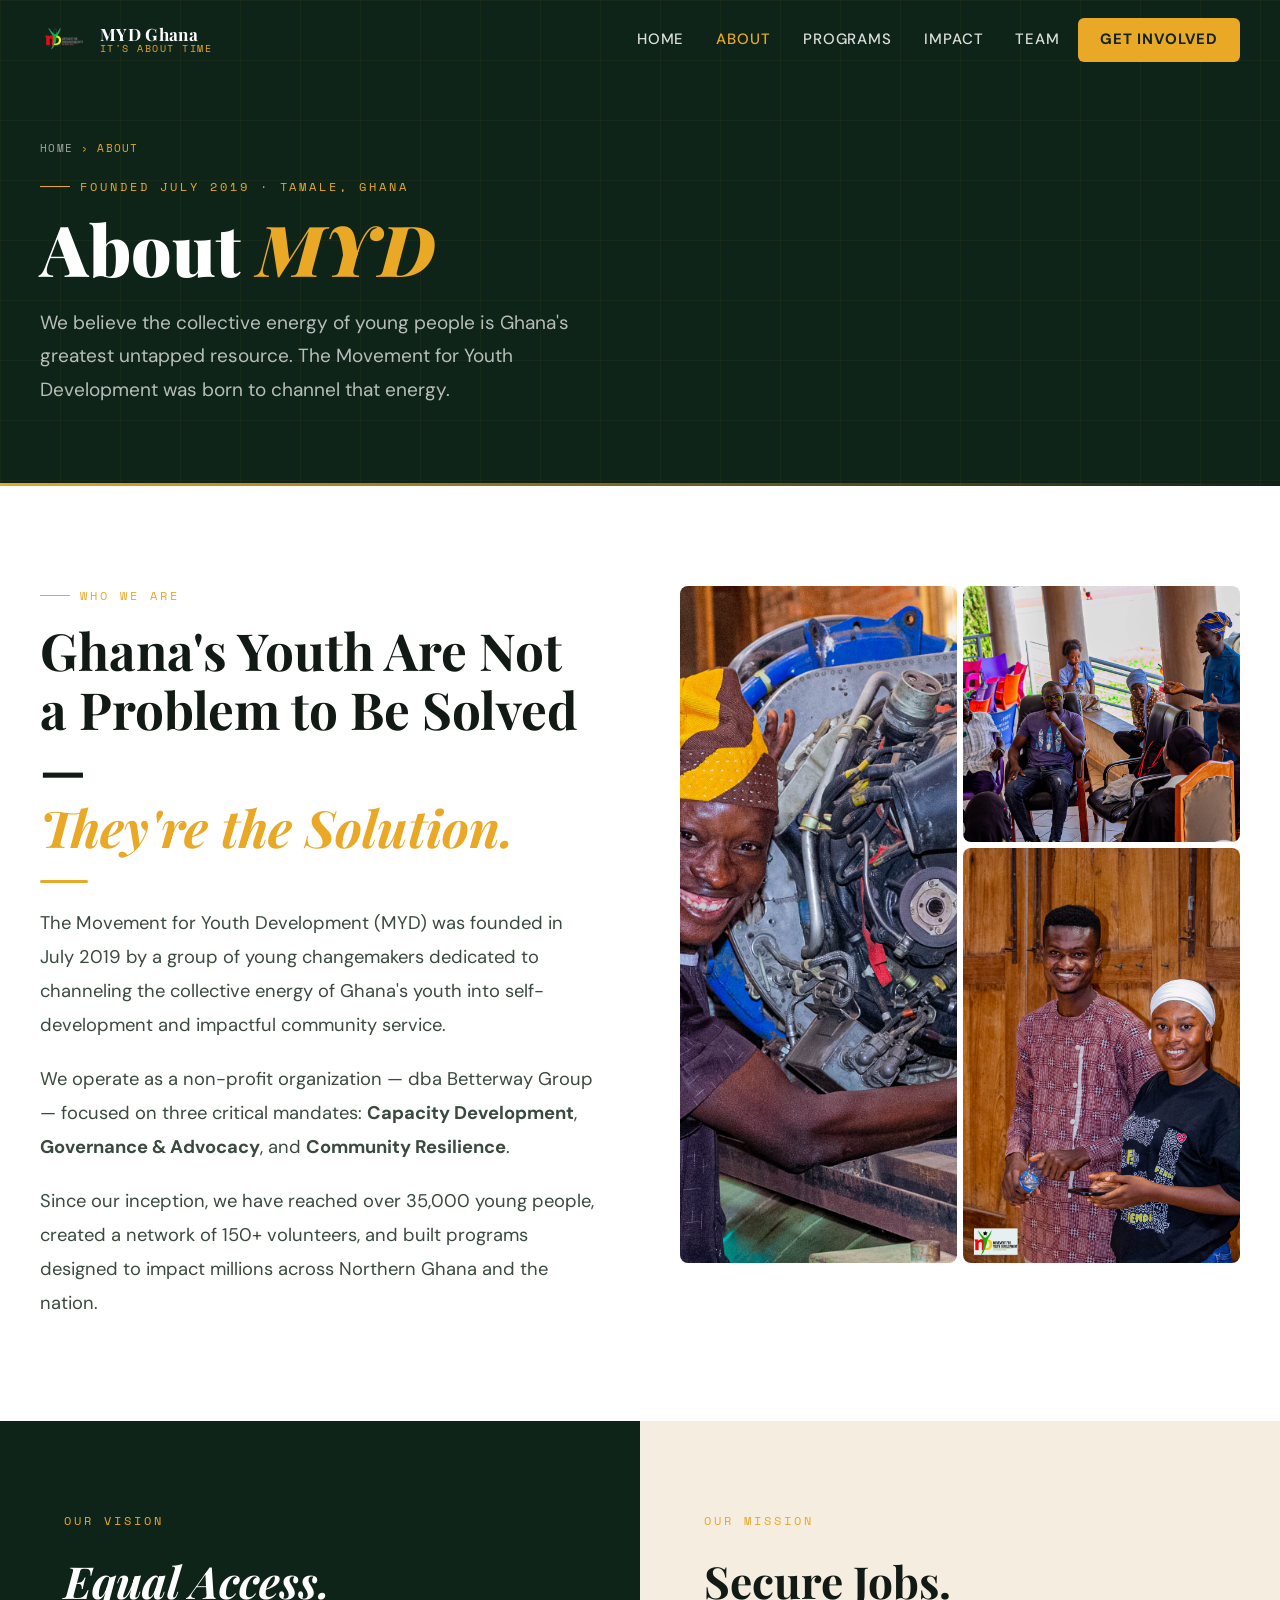
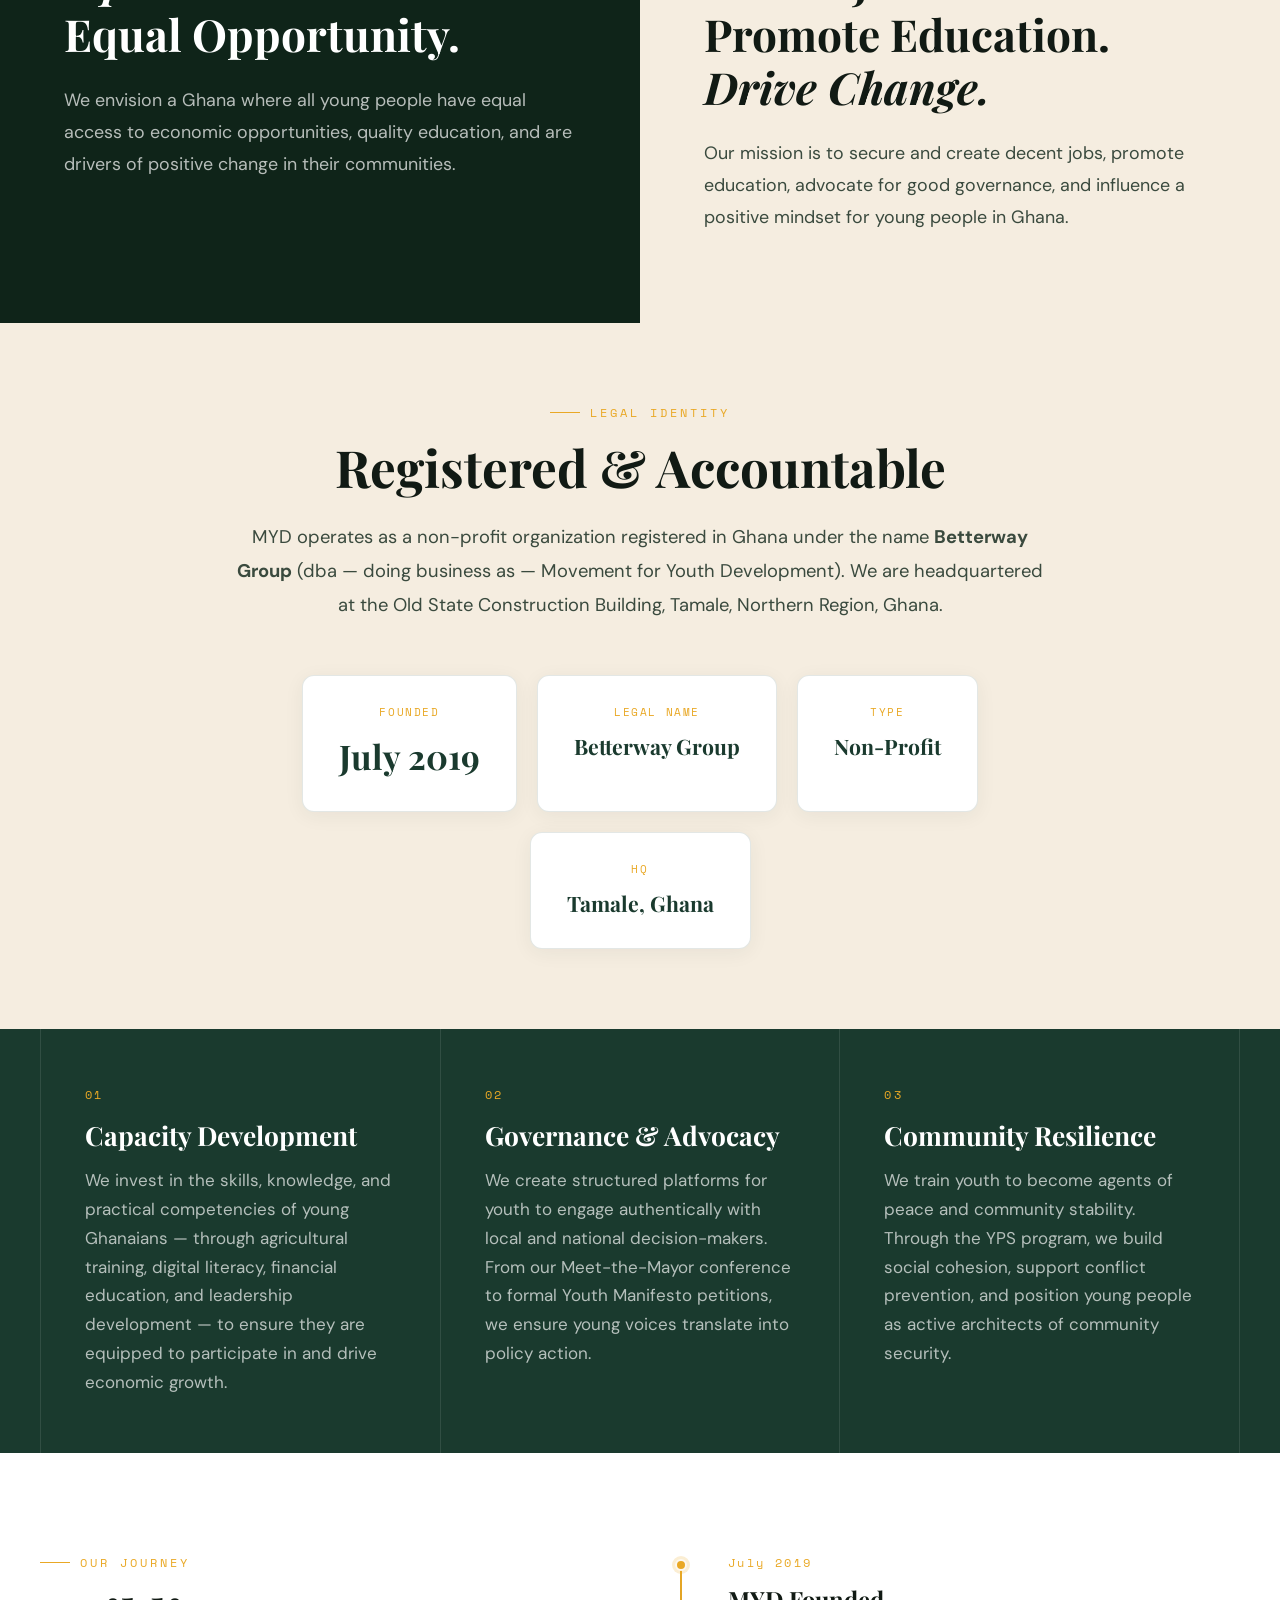
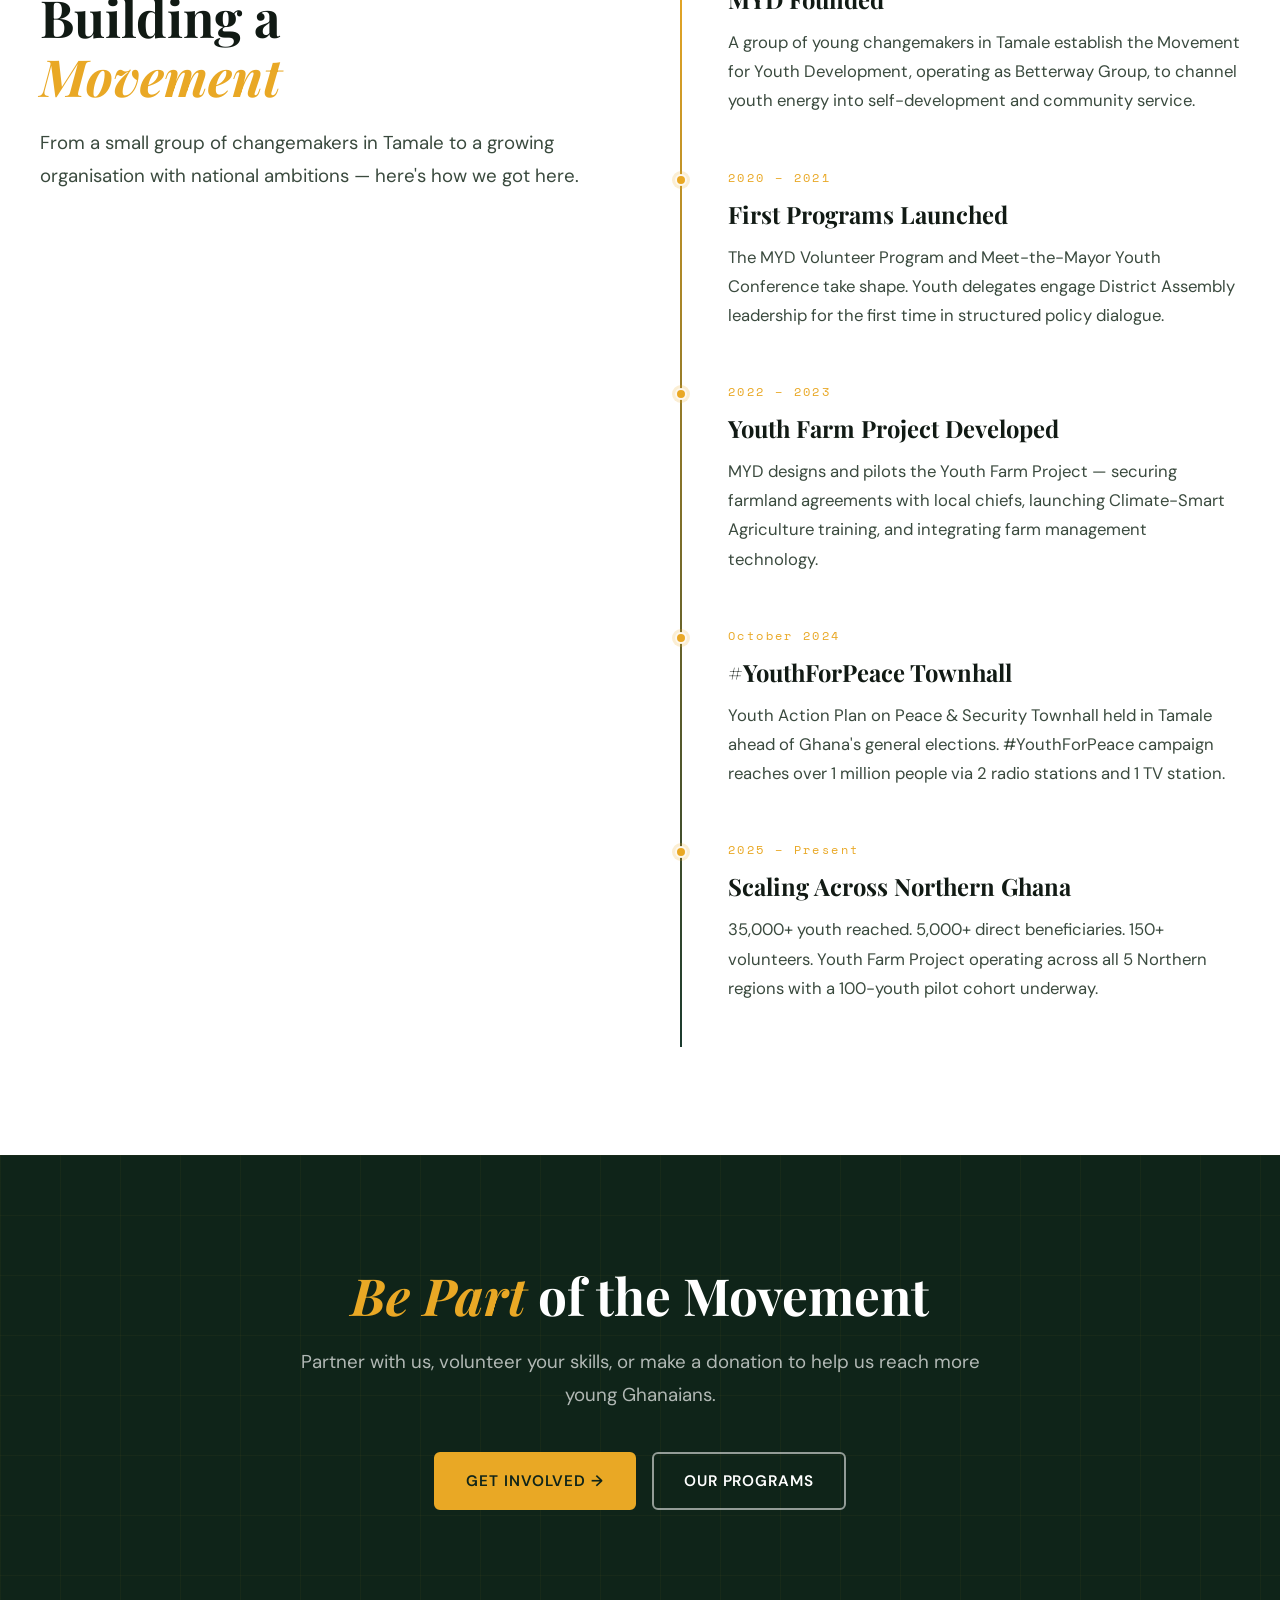
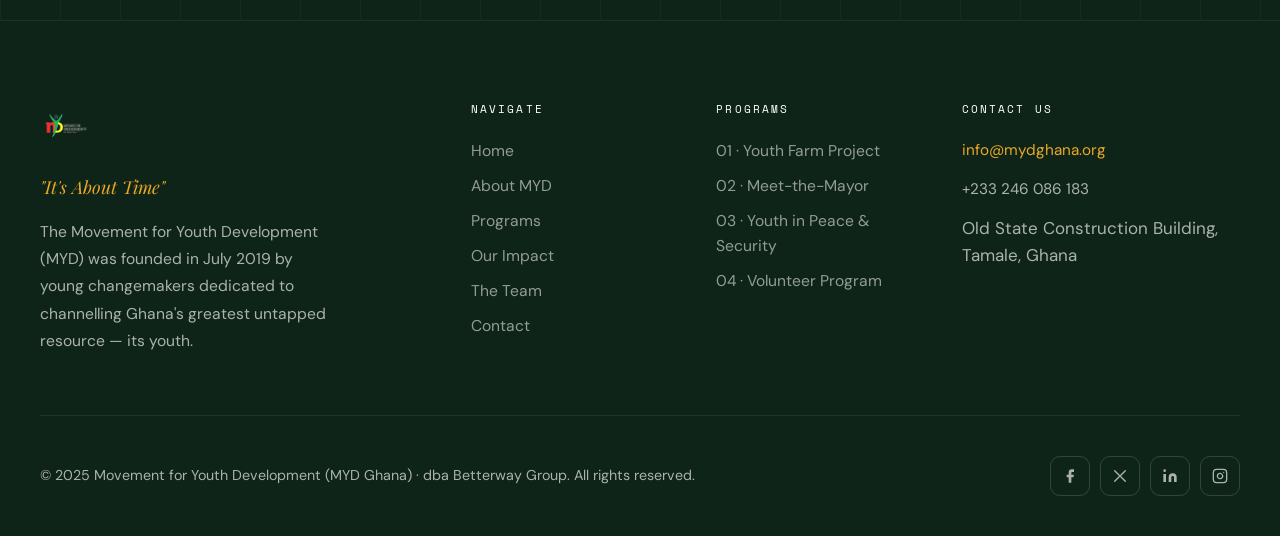
==== commit 4faeb8f6: "fix: remove emoji icons from footer contact items" ====
--- a/about.html
+++ b/about.html
@@ -246,17 +246,14 @@
       <div>
         <p class="footer__col-title">Contact Us</p>
         <div class="footer__contact-item">
-          <span>📧</span>
-          <span><a href="mailto:info@mydghana.org" style="color: var(--gold);">info@mydghana.org</a></span>
-        </div>
+  <a href="mailto:info@mydghana.org" style="color: var(--gold);">info@mydghana.org</a>
+</div>
         <div class="footer__contact-item">
-          <span>📞</span>
-          <span><a href="tel:+233246086183" style="color: rgba(255,255,255,0.65);">+233 246 086 183</a></span>
-        </div>
+  <a href="tel:+233246086183" style="color: rgba(255,255,255,0.65);">+233 246 086 183</a>
+</div
         <div class="footer__contact-item">
-          <span>📍</span>
-          <span>Old State Construction Building, Tamale, Ghana</span>
-        </div>
+  <span>Old State Construction Building, Tamale, Ghana</span>
+</div>
       </div>
     </div>
     <div class="footer__bottom">
